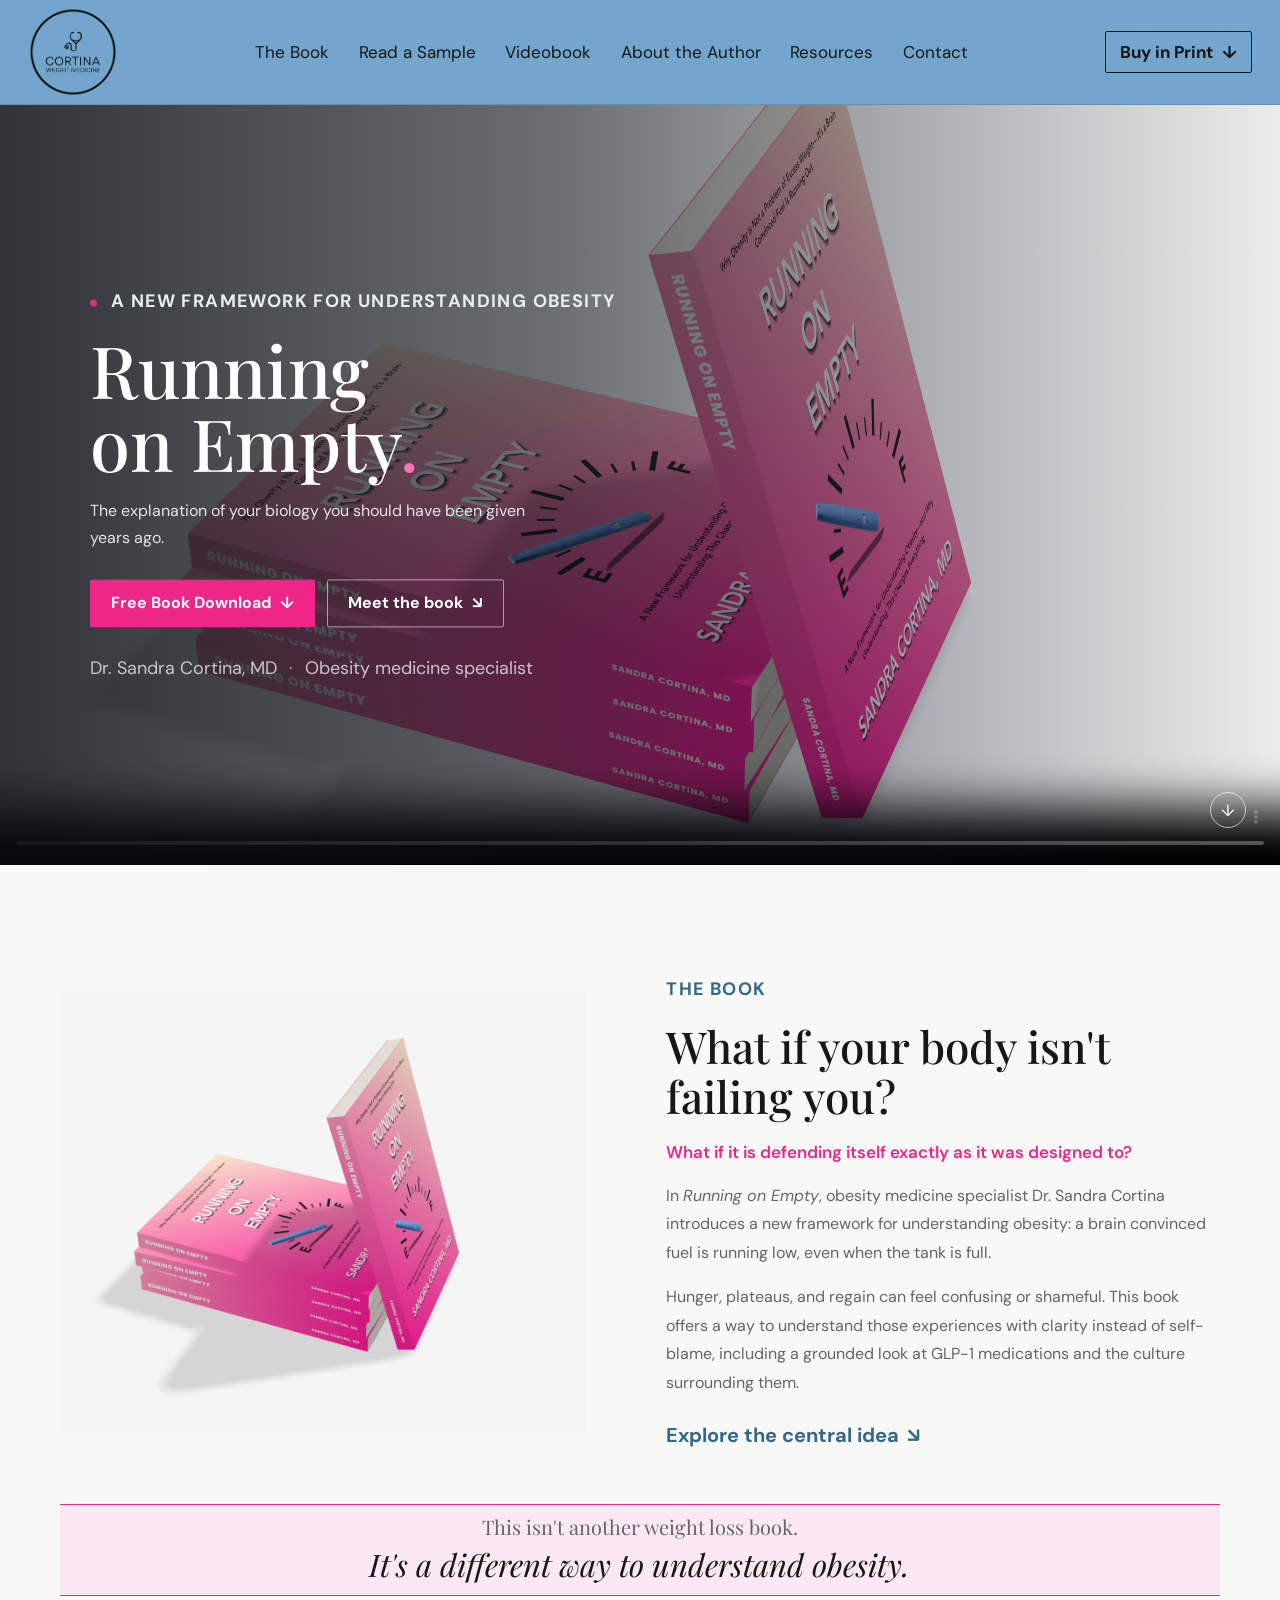
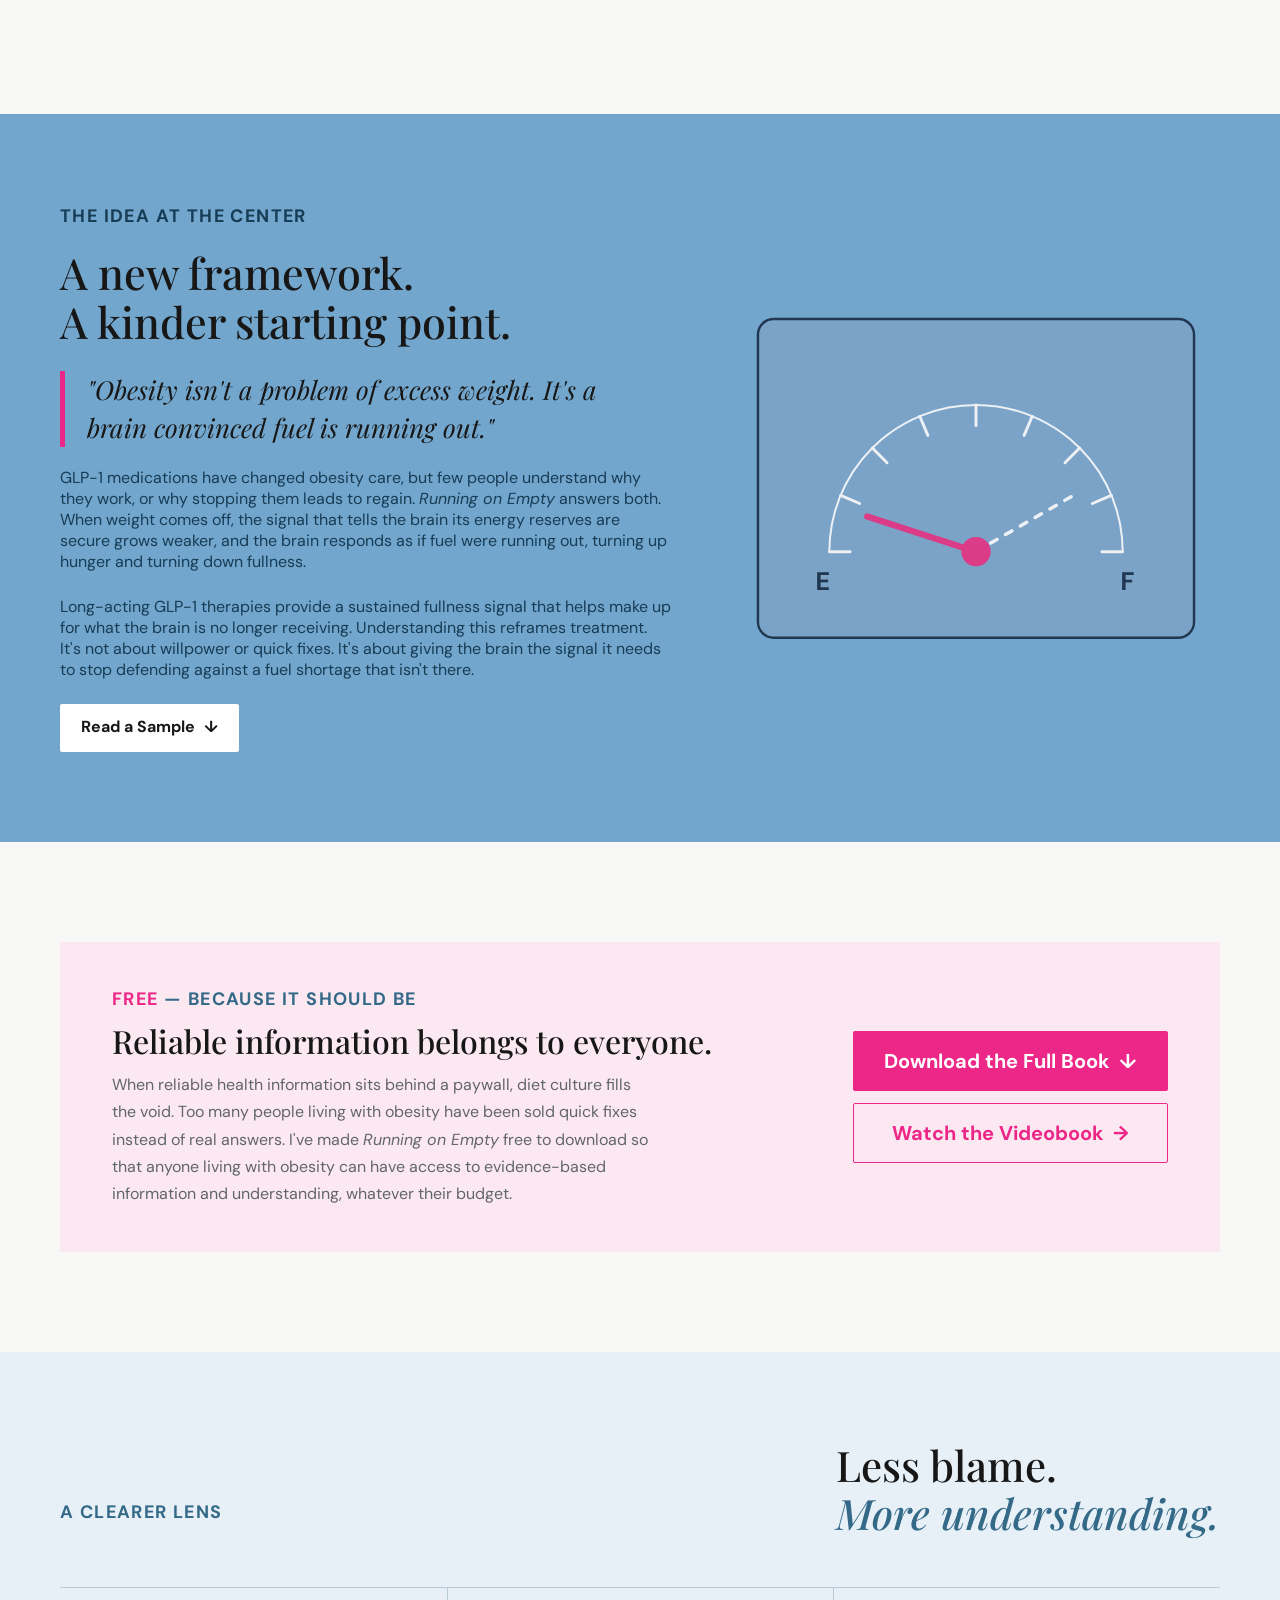
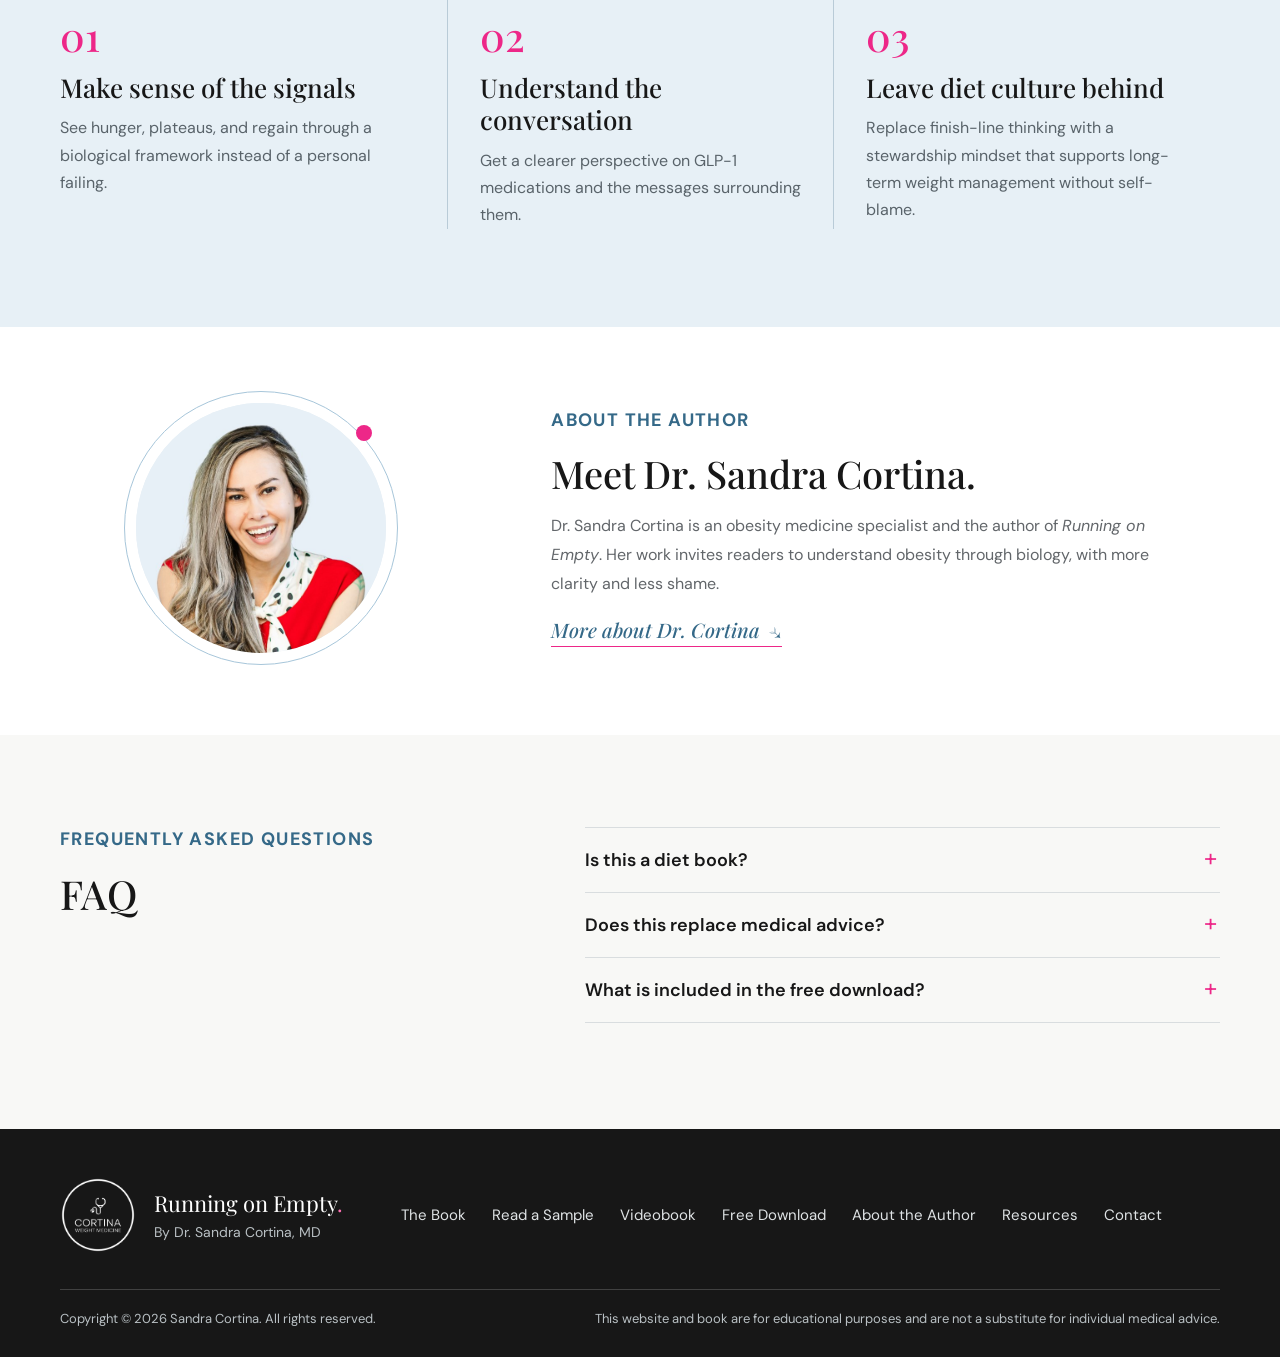
==== index.html @ 524df62f "Add videobook page with chapter player Add videobook.html with an on-page YouTube player and a chapt" ====
<!doctype html>
<html lang="en">
  <head>
    <meta charset="UTF-8" />
    <meta name="viewport" content="width=device-width, initial-scale=1.0" />
    <meta name="theme-color" content="#73a6cc" />
    <meta
      name="description"
      content="Running on Empty by Dr. Sandra Cortina, MD, offers a new framework for understanding obesity."
    />
    <title>Running on Empty | Dr. Sandra Cortina, MD</title>
    <link rel="preconnect" href="https://fonts.googleapis.com" />
    <link rel="preconnect" href="https://fonts.gstatic.com" crossorigin />
    <link
      href="https://fonts.googleapis.com/css2?family=DM+Sans:wght@400;500;600;700&family=Playfair+Display:ital,wght@0,500;0,600;1,400;1,500&display=swap"
      rel="stylesheet"
    />
    <link rel="stylesheet" href="styles.css" />
  </head>
  <body>
    <header class="site-header">
      <a class="brand" href="#top" aria-label="Running on Empty, home">
        <img class="logo" src="Black-logo.png" alt="" />
      </a>
      <nav class="nav" aria-label="Main navigation">
        <ul>
          <li><a href="#book">The Book</a></li>
          <li><a href="#sample">Read a Sample</a></li>
          <li><a href="videobook.html">Videobook</a></li>
          <li><a href="about.html">About the Author</a></li>
          <li><a href="resources.html">Resources</a></li>
          <li><a href="contact.html">Contact</a></li>
        </ul>
      </nav>
      <details class="buy-menu">
        <summary class="button button-outline header-cta">
          Buy in Print <span aria-hidden="true">↓</span>
        </summary>
        <div class="buy-menu-panel">
          <p class="buy-menu-label">Paperback</p>
          <a
            href="https://www.amazon.com/dp/1065823002"
            target="_blank"
            rel="noopener"
            >Amazon.com <span aria-hidden="true">↗</span></a
          >
          <a
            href="https://www.amazon.ca/dp/1065823002"
            target="_blank"
            rel="noopener"
            >Amazon.ca <span aria-hidden="true">↗</span></a
          >
          <!-- IngramSpark: add the shop link here when available -->
          <p class="buy-menu-label">eBook</p>
          <a
            href="https://www.amazon.com/dp/B0HL72GJ6B"
            target="_blank"
            rel="noopener"
            >Kindle · Amazon.com <span aria-hidden="true">↗</span></a
          >
          <a
            href="https://www.amazon.ca/dp/B0HL72GJ6B"
            target="_blank"
            rel="noopener"
            >Kindle · Amazon.ca <span aria-hidden="true">↗</span></a
          >
          <a
            href="https://books.apple.com/book/id6817152042"
            target="_blank"
            rel="noopener"
            >Apple Books <span aria-hidden="true">↗</span></a
          >
        </div>
      </details>
    </header>

    <main id="top">
      <section class="video-wrapper" aria-labelledby="hero-title">
        <video
          class="hero-video"
          controls
          autoplay
          muted
          loop
          playsinline
          preload="metadata"
          poster="book-stack.png"
          aria-label="Running on Empty book promo"
        >
          <source
            src="Running_on_Empty_Book_Promo_no_left_text.mp4"
            type="video/mp4"
          />
          Your browser does not support the video element.
        </video>
        <div class="video-shade" aria-hidden="true"></div>
        <div class="hero-content">
          <p class="eyebrow">
            <span></span> A new framework for understanding obesity
          </p>
          <h1 id="hero-title">Running<br />on Empty<span>.</span></h1>
          <p class="hero-deck">
            The explanation of your biology you should have been given years
            ago.
          </p>
          <div class="hero-actions">
            <a
              class="button button-pink"
              href="Running-On-Empty-Full-Book.pdf"
              download
              >Free Book Download <span aria-hidden="true">↓</span></a
            >
            <a class="button button-quiet" href="#book"
              >Meet the book <span aria-hidden="true">↘</span></a
            >
          </div>
          <p class="hero-byline">
            Dr. Sandra Cortina, MD <span>·</span> Obesity medicine specialist
          </p>
        </div>
        <a
          class="hero-scroll"
          href="#book"
          aria-label="Scroll to learn about the book"
          >↓</a
        >
      </section>

      <section
        class="book-section section-wrap"
        id="book"
        aria-labelledby="book-title"
      >
        <div class="book-image-wrap">
          <img
            class="book-image"
            src="book-stack.png"
            alt="Running on Empty by Sandra Cortina, MD, shown as a stack of pink books"
            loading="lazy"
          />
        </div>
        <div class="book-copy">
          <p class="eyebrow eyebrow-dark">The book</p>
          <h2 id="book-title">What if your body isn't failing you?</h2>
          <p class="book-lede">
            What if it is defending itself exactly as it was designed to?
          </p>
          <p>
            In <em>Running on Empty</em>, obesity medicine specialist Dr. Sandra
            Cortina introduces a new framework for understanding obesity: a
            brain convinced fuel is running low, even when the tank is full.
          </p>
          <p>
            Hunger, plateaus, and regain can feel confusing or shameful. This
            book offers a way to understand those experiences with clarity
            instead of self-blame, including a grounded look at GLP-1
            medications and the culture surrounding them.
          </p>
          <a class="inline-link" href="#sample"
            >Explore the central idea <span aria-hidden="true">↘</span></a
          >
        </div>
        <div class="book-note">
          <p class="note-lead">This isn't another weight loss book.</p>
          <p class="note-turn">It's a different way to understand obesity.</p>
        </div>
      </section>

      <section
        class="sample-section"
        id="sample"
        aria-labelledby="sample-title"
      >
        <div class="sample-inner section-wrap">
          <div class="sample-copy">
            <p class="eyebrow">The idea at the center</p>
            <h2 id="sample-title">
              A new framework.<br />A kinder starting point.
            </h2>
            <blockquote>
              "Obesity isn't a problem of excess weight. It's a brain convinced
              fuel is running out."
            </blockquote>
            <p class="sample-note">
              GLP-1 medications have changed obesity care, but few people
              understand why they work, or why stopping them leads to regain.
              <em>Running on Empty</em> answers both. When weight comes off, the
              signal that tells the brain its energy reserves are secure grows
              weaker, and the brain responds as if fuel were running out,
              turning up hunger and turning down fullness.
            </p>
            <p class="sample-note">
              Long-acting GLP-1 therapies provide a sustained fullness signal
              that helps make up for what the brain is no longer receiving.
              Understanding this reframes treatment. It's not about willpower or
              quick fixes. It's about giving the brain the signal it needs to
              stop defending against a fuel shortage that isn't there.
            </p>
            <a
              class="button button-light"
              href="Running-on-Empty-Chapter-1.pdf"
              download
              >Read a Sample <span aria-hidden="true">↓</span></a
            >
          </div>
          <svg
            class="sample-art gauge"
            viewBox="0 0 1800 1320"
            role="img"
            aria-label="A fuel gauge with the needle near empty, while a dashed line shows the tank is actually more than half full"
          >
            <rect class="gauge-face" x="8" y="8" width="1784" height="1304" rx="64" />
            <g class="gauge-scale">
              <path d="M 300 960 A 600 600 0 0 1 1500 960" />
              <line x1="300" y1="960" x2="385" y2="960" />
              <line x1="346" y1="730" x2="424" y2="763" />
              <line x1="476" y1="536" x2="536" y2="596" />
              <line x1="670" y1="406" x2="703" y2="484" />
              <line x1="900" y1="360" x2="900" y2="445" />
              <line x1="1130" y1="406" x2="1097" y2="484" />
              <line x1="1324" y1="536" x2="1264" y2="596" />
              <line x1="1454" y1="730" x2="1376" y2="763" />
              <line x1="1500" y1="960" x2="1415" y2="960" />
            </g>
            <line class="gauge-actual" x1="960" y1="925" x2="1307" y2="725" />
            <line class="gauge-needle" x1="900" y1="960" x2="455" y2="816" />
            <circle class="gauge-hub" cx="900" cy="960" r="60" />
            <text class="gauge-label" x="245" y="1115">E</text>
            <text class="gauge-label" x="1492" y="1115">F</text>
          </svg>
        </div>
      </section>

      <section
        class="download-section section-wrap"
        id="free-download"
        aria-labelledby="download-title"
      >
        <div class="download-copy">
          <p class="eyebrow eyebrow-dark">
            <strong>Free</strong> — Because it should be
          </p>
          <h2 id="download-title">Reliable information belongs to everyone.</h2>
          <p>
            When reliable health information sits behind a paywall, diet culture
            fills the void. Too many people living with obesity have been sold
            quick fixes instead of real answers. I've made
            <em>Running on Empty</em> free to download so that anyone living
            with obesity can have access to evidence-based information and
            understanding, whatever their budget.
          </p>
        </div>
        <div class="download-actions">
          <a
            class="button button-dark"
            href="Running-On-Empty-Full-Book.pdf"
            download
            >Download the Full Book <span aria-hidden="true">↓</span></a
          >
          <a class="button button-watch" href="videobook.html"
            >Watch the Videobook <span aria-hidden="true">→</span></a
          >
        </div>
      </section>

      <section
        class="ideas-section"
        id="resources"
        aria-labelledby="ideas-title"
      >
        <div class="section-wrap">
          <div class="section-heading">
            <p class="eyebrow eyebrow-dark">A clearer lens</p>
            <h2 id="ideas-title">
              Less blame.<br /><em>More understanding.</em>
            </h2>
          </div>
          <div class="ideas-grid">
            <article class="idea">
              <span class="idea-number">01</span>
              <h3>Make sense of the signals</h3>
              <p>
                See hunger, plateaus, and regain through a biological framework
                instead of a personal failing.
              </p>
            </article>
            <article class="idea">
              <span class="idea-number">02</span>
              <h3>Understand the conversation</h3>
              <p>
                Get a clearer perspective on GLP-1 medications and the messages
                surrounding them.
              </p>
            </article>
            <article class="idea">
              <span class="idea-number">03</span>
              <h3>Leave diet culture behind</h3>
              <p>
                Replace finish-line thinking with a stewardship mindset that
                supports long-term weight management without self-blame.
              </p>
            </article>
          </div>
        </div>
      </section>

      <section
        class="author-section"
        id="author"
        aria-labelledby="author-title"
      >
        <div class="author-inner section-wrap">
          <div class="author-monogram">
            <img
              src="sandra-cortina-photo.jpg"
              alt="Dr. Sandra Cortina, smiling, wearing a red dress and a polka-dot neck scarf"
              loading="lazy"
            />
            <i aria-hidden="true"></i>
          </div>
          <div class="author-copy">
            <p class="eyebrow eyebrow-dark">About the author</p>
            <h2 id="author-title">Meet Dr. Sandra Cortina.</h2>
            <p>
              Dr. Sandra Cortina is an obesity medicine specialist and the
              author of <em>Running on Empty</em>. Her work invites readers to
              understand obesity through biology, with more clarity and less
              shame.
            </p>
            <a class="inline-link" href="about.html"
              >More about Dr. Cortina <span aria-hidden="true">↘</span></a
            >
          </div>
        </div>
      </section>

      <section
        class="faq-section section-wrap"
        id="faq"
        aria-labelledby="faq-title"
      >
        <div class="faq-heading">
          <p class="eyebrow eyebrow-dark">Frequently asked questions</p>
          <h2 id="faq-title">FAQ</h2>
        </div>
        <div class="faq-list">
          <details>
            <summary>Is this a diet book?</summary>
            <p>
              No. <em>Running on Empty</em> is not another diet plan or weight
              loss book. It is a framework for understanding obesity and the
              biology behind it.
            </p>
          </details>
          <details>
            <summary>Does this replace medical advice?</summary>
            <p>
              No. The book is educational and is not a substitute for individual
              medical care. Talk with your healthcare professional about your
              own health and treatment.
            </p>
          </details>
          <details>
            <summary>What is included in the free download?</summary>
            <p>
              All of it. You get the complete book, every chapter, free. It
              downloads directly with no email signup.
            </p>
          </details>
        </div>
      </section>
    </main>

    <footer class="site-footer" id="contact">
      <div class="footer-main">
        <a class="footer-identity" href="#top" aria-label="Back to top">
          <img class="footer-logo" src="Black-logo.png" alt="" />
          <span>
            <span class="footer-brand">Running on Empty<span>.</span></span>
            <span class="footer-byline">By Dr. Sandra Cortina, MD</span>
          </span>
        </a>

        <nav class="footer-nav" aria-label="Footer navigation">
          <a href="#book">The Book</a>
          <a href="#sample">Read a Sample</a>
          <a href="videobook.html">Videobook</a>
          <a href="#free-download">Free Download</a>
          <a href="about.html">About the Author</a>
          <a href="resources.html">Resources</a>
          <a href="contact.html">Contact</a>
        </nav>

      </div>

      <div class="footer-bottom">
        <p>Copyright © 2026 Sandra Cortina. All rights reserved.</p>
        <p>
          This website and book are for educational purposes and are not a
          substitute for individual medical advice.
        </p>
      </div>
    </footer>
    <script src="script.js"></script>
  </body>
</html>
---- styles.css ----
:root {
  color-scheme: light;
  --blue: #73a6cc;
  --blue-deep: #356988;
  --pink: #ed2788;
  --pink-soft: #fbe8f1;
  --ink: #171717;
  --muted: #62666a;
  --paper: #f8f8f6;
  --line: #d9dddf;
  --serif: "Playfair Display", Georgia, serif;
  --sans: "DM Sans", "Helvetica Neue", sans-serif;
}

* {
  box-sizing: border-box;
}

html {
  scroll-behavior: smooth;
  scroll-padding-top: 120px;
}

body {
  margin: 0;
  background: var(--paper);
  color: var(--ink);
  font-family: var(--sans);
  -webkit-font-smoothing: antialiased;
}

img,
video {
  display: block;
  max-width: 100%;
}

a {
  color: inherit;
  text-decoration: none;
}

a:focus-visible,
summary:focus-visible {
  outline: 2px solid var(--pink);
  outline-offset: 4px;
}

.site-header {
  position: sticky;
  z-index: 20;
  top: 0;
  min-height: 92px;
  padding: 7px max(28px, calc((100vw - 1320px) / 2));
  display: flex;
  align-items: center;
  justify-content: space-between;
  gap: 22px;
  border-bottom: 1px solid rgb(0 0 0 / 13%);
  background: var(--blue);
}

.brand {
  flex: 0 0 auto;
}

.logo {
  width: 90px;
  height: 90px;
  object-fit: contain;
}

.nav {
  min-width: 0;
}

.nav ul {
  margin: 0;
  padding: 0;
  display: flex;
  align-items: center;
  gap: clamp(14px, 2.3vw, 34px);
  list-style: none;
}

.nav a {
  display: block;
  padding: 12px 0;
  font-size: 17px;
  font-weight: 400;
  white-space: nowrap;
  transition: color 160ms ease;
}

.nav a:hover {
  color: white;
}

.button {
  min-height: 48px;
  padding: 0 20px;
  display: inline-flex;
  align-items: center;
  justify-content: center;
  gap: 9px;
  border: 1px solid transparent;
  border-radius: 2px;
  font-family: var(--sans);
  font-size: 16px;
  font-weight: 700;
  line-height: 1.3;
  text-align: center;
  transition:
    transform 180ms ease,
    background-color 180ms ease,
    color 180ms ease;
}

.button:hover {
  transform: translateY(-2px);
}

.button span,
.inline-link span {
  display: inline-block;
  transition: transform 180ms ease;
}

.button:hover span,
.inline-link:hover span {
  transform: translate(2px, -2px);
}

.button-outline {
  border-color: var(--ink);
  background: transparent;
  color: var(--ink);
  white-space: nowrap;
}

.button-outline:hover {
  background: var(--ink);
  color: white;
}

.header-cta {
  min-height: 42px;
  padding: 0 14px;
  font-size: 17px;
  font-weight: 700;
}

.video-wrapper {
  position: relative;
  min-height: 560px;
  height: min(72vw, 760px);
  max-height: calc(100svh - 92px);
  overflow: hidden;
  background: #182634;
  color: white;
}

.hero-video {
  position: absolute;
  inset: 0;
  width: 100%;
  height: 100%;
  object-fit: cover;
  object-position: center;
}

.video-shade {
  position: absolute;
  inset: 0;
  background: linear-gradient(
    90deg,
    rgb(8 13 18 / 83%) 0%,
    rgb(8 13 18 / 58%) 43%,
    rgb(8 13 18 / 4%) 100%
  );
  pointer-events: none;
}

.hero-content {
  position: absolute;
  top: 50%;
  left: max(7vw, calc((100vw - 1240px) / 2));
  width: min(620px, 52vw);
  z-index: 2;
  transform: translateY(-50%);
  animation: enter 650ms ease-out both;
}

.eyebrow {
  margin: 0 0 20px;
  color: var(--blue-deep);
  font-size: 18px;
  font-weight: 700;
  letter-spacing: 1.4px;
  text-transform: uppercase;
}

.hero-content .eyebrow {
  color: #e6eef3;
}

.hero-content .eyebrow span {
  width: 7px;
  height: 7px;
  margin-right: 9px;
  display: inline-block;
  border-radius: 50%;
  background: var(--pink);
  vertical-align: 1px;
}

.hero-content h1 {
  margin: 0;
  font-family: var(--serif);
  font-size: 72px;
  font-weight: 500;
  line-height: 1.01;
}

.hero-content h1 span {
  color: #ff72b4;
}

.hero-deck {
  max-width: 440px;
  margin: 20px 0 0;
  color: rgb(255 255 255 / 86%);
  font-size: 16px;
  line-height: 1.65;
}

.hero-actions {
  margin-top: 28px;
  display: flex;
  align-items: center;
  flex-wrap: wrap;
  gap: 12px;
}

.button-pink {
  background: var(--pink);
  color: white;
}

.button-pink:hover {
  background: #d81976;
}

.button-quiet {
  border-color: rgb(255 255 255 / 55%);
  color: white;
}

.button-quiet:hover {
  background: white;
  color: var(--ink);
}

.hero-byline {
  margin: 29px 0 0;
  color: rgb(255 255 255 / 72%);
  font-size: 18px;
}

.hero-byline span {
  padding: 0 7px;
  color: #ff72b4;
}

.hero-scroll {
  position: absolute;
  z-index: 3;
  right: 34px;
  bottom: 37px;
  width: 36px;
  height: 36px;
  display: grid;
  place-items: center;
  border: 1px solid rgb(255 255 255 / 65%);
  border-radius: 50%;
  color: white;
}

.section-wrap {
  width: min(100% - 96px, 1160px);
  margin: 0 auto;
}

.book-section {
  padding-top: 112px;
  padding-bottom: 118px;
  display: grid;
  grid-template-columns: minmax(0, 0.95fr) minmax(0, 1fr);
  align-items: center;
  gap: 80px;
}

.book-image-wrap {
  position: relative;
  min-width: 0;
}

.book-image {
  width: 100%;
  height: 470px;
  object-fit: contain;
}

.image-caption {
  position: absolute;
  right: 0;
  bottom: 0;
  color: #747a7d;
  font-size: 10px;
}

.eyebrow-dark {
  color: var(--blue-deep);
}

.book-copy h2,
.section-heading h2,
.sample-copy h2,
.download-copy h2,
.author-copy h2,
.faq-heading h2 {
  margin: 0;
  font-family: var(--serif);
  font-size: 44px;
  font-weight: 500;
  line-height: 1.14;
}

.book-copy h2 {
  max-width: 480px;
}

.book-lede {
  margin: 18px 0 15px;
  color: var(--pink);
  font-size: 17px;
  font-weight: 600;
  line-height: 1.6;
}

.book-copy > p:not(.eyebrow, .book-lede) {
  margin: 0 0 15px;
  color: var(--muted);
  font-size: 16px;
  line-height: 1.8;
}

.inline-link {
  margin-top: 9px;
  display: inline-flex;
  align-items: center;
  gap: 8px;
  color: var(--blue-deep);
  font-size: 20px;
  font-weight: 700;
}

.book-note {
  grid-column: 1 / -1;
  margin-top: -24px;
  padding: 9px 32px 11px;
  text-align: center;
  border-top: 1px solid var(--pink);
  border-bottom: 1px solid var(--pink);
  background: var(--pink-soft);
}

.book-note p {
  margin: 0;
  font-family: var(--serif);
  line-height: 1.3;
}

.note-lead {
  color: var(--muted);
  font-size: 20px;
}

.note-turn {
  margin-top: 4px !important;
  color: var(--ink);
  font-size: 31px;
  font-style: italic;
}

.ideas-section {
  padding: 90px 0 98px;
  background: #e7f0f6;
}

.section-heading {
  display: flex;
  align-items: end;
  justify-content: space-between;
  gap: 24px;
}

.section-heading .eyebrow {
  margin-bottom: 14px;
}

.section-heading h2 {
  font-size: 42px;
}

.section-heading h2 em {
  color: var(--blue-deep);
  font-weight: 500;
}

.ideas-grid {
  margin-top: 49px;
  display: grid;
  grid-template-columns: repeat(3, 1fr);
  border-top: 1px solid #b9cbd7;
}

.idea {
  min-height: 195px;
  padding: 28px 32px 0 0;
}

.idea + .idea {
  padding-left: 32px;
  border-left: 1px solid #b9cbd7;
}

.idea-number {
  display: block;
  color: var(--pink);
  font-family: var(--serif);
  font-size: 40px;
  font-weight: 500;
  line-height: 1;
}

.idea h3 {
  max-width: 300px;
  margin: 16px 0 10px;
  font-family: var(--serif);
  font-size: 26px;
  font-weight: 500;
  line-height: 1.25;
}

.idea p {
  max-width: 340px;
  margin: 0;
  color: #59636a;
  font-size: 16px;
  line-height: 1.7;
}

.sample-section {
  position: relative;
  overflow: hidden;
  background: var(--blue);
}

.sample-inner {
  min-height: 510px;
  padding-top: 90px;
  padding-bottom: 90px;
  display: grid;
  grid-template-columns: minmax(0, 1fr) minmax(250px, 0.8fr);
  align-items: center;
  gap: 60px;
}

.sample-copy {
  position: relative;
  z-index: 1;
}

.sample-copy .eyebrow {
  color: #173c55;
}

.sample-copy h2 {
  max-width: 550px;
  font-size: 43px;
}

.sample-copy blockquote {
  max-width: 540px;
  margin: 25px 0 20px;
  padding-left: 22px;
  border-left: 5px solid var(--pink);
  color: var(--ink);
  font-family: var(--serif);
  font-size: 26px;
  font-style: italic;
  line-height: 1.45;
}

.sample-note {
  margin: 0 0 24px;
  color: #173c55;
  font-size: 16px;
}

.button-light {
  background: white;
  color: var(--ink);
}

.button-light:hover {
  background: var(--pink-soft);
}

.sample-art {
  display: block;
  width: min(100%, 440px);
  height: auto;
  justify-self: center;
  border-radius: 16px;
}

.gauge-face {
  fill: #7ba3c8;
  stroke: #20374f;
  stroke-width: 10;
}

.gauge-scale {
  fill: none;
  stroke: #edf1f6;
  stroke-linecap: round;
  stroke-width: 12;
}

.gauge-scale path {
  stroke-width: 8;
}

.gauge-actual {
  stroke: #edf1f6;
  stroke-dasharray: 30 40;
  stroke-linecap: round;
  stroke-width: 14;
}

.gauge-needle {
  stroke: #db3c87;
  stroke-linecap: round;
  stroke-width: 26;
  transform-box: view-box;
  transform-origin: 900px 960px;
  animation: gauge-sweep 7s ease-in-out infinite;
}

.gauge-hub {
  fill: #db3c87;
}

.gauge-label {
  fill: #20374f;
  font-family: var(--sans);
  font-size: 104px;
  font-weight: 700;
}

/* Needle hovers near empty, sweeps up to where the tank really is, then falls back */
@keyframes gauge-sweep {
  0%,
  100% {
    transform: rotate(0deg);
  }
  7% {
    transform: rotate(4deg);
  }
  13% {
    transform: rotate(-2deg);
  }
  20% {
    transform: rotate(0deg);
  }
  45%,
  58% {
    transform: rotate(132deg);
  }
  80% {
    transform: rotate(0deg);
  }
  85% {
    transform: rotate(4deg);
  }
  90% {
    transform: rotate(-2deg);
  }
  95% {
    transform: rotate(2deg);
  }
}

.download-section {
  min-height: 250px;
  margin-top: 100px;
  margin-bottom: 100px;
  padding: 45px 52px;
  display: flex;
  align-items: center;
  justify-content: space-between;
  gap: 35px;
  background: var(--pink-soft);
}

.download-copy {
  max-width: 600px;
}

.download-copy .eyebrow {
  margin-bottom: 12px;
}

.download-copy .eyebrow strong {
  color: var(--pink);
}

.download-copy h2 {
  font-size: 32px;
}

.download-copy > p:last-child {
  max-width: 540px;
  margin: 12px 0 0;
  color: var(--muted);
  font-size: 16px;
  line-height: 1.7;
}

.button-dark {
  flex: 0 0 auto;
  min-height: 60px;
  padding: 0 30px;
  background: var(--pink);
  color: white;
  font-size: 20px;
}

.button-dark:hover {
  background: #d81976;
}

.author-section {
  padding: 76px 0 82px;
  background: white;
}

.author-inner {
  display: grid;
  grid-template-columns: 0.6fr 1fr;
  align-items: center;
  gap: 90px;
}

.author-monogram {
  position: relative;
  width: min(100%, 250px);
  aspect-ratio: 1;
  display: grid;
  place-items: center;
  justify-self: center;
  border-radius: 50%;
  background: #e7f0f6;
}

.author-monogram::before {
  position: absolute;
  inset: -12px;
  border: 1px solid #a7c6da;
  border-radius: 50%;
  content: "";
}

.author-monogram img {
  width: 100%;
  height: 100%;
  border-radius: 50%;
  object-fit: cover;
}

.author-monogram i {
  position: absolute;
  top: 22px;
  right: 14px;
  width: 16px;
  height: 16px;
  border-radius: 50%;
  background: var(--pink);
}

.author-copy h2 {
  font-size: 38px;
}

.author-copy > p:not(.eyebrow) {
  max-width: 620px;
  margin: 17px 0 13px;
  color: var(--muted);
  font-size: 16px;
  line-height: 1.8;
}

.author-copy .inline-link {
  margin-top: 4px;
  padding-bottom: 3px;
  border-bottom: 1px solid var(--pink);
  font-family: var(--serif);
  font-size: 20px;
  font-style: italic;
  font-weight: 500;
  transition: border-color 180ms ease;
}

.author-copy .inline-link:hover {
  border-bottom-color: var(--blue-deep);
}

.faq-section {
  padding-top: 92px;
  padding-bottom: 106px;
  display: grid;
  grid-template-columns: 0.7fr 1fr;
  gap: 80px;
}

.faq-heading h2 {
  font-size: 40px;
}

.faq-list details {
  border-top: 1px solid var(--line);
}

.faq-list details:last-child {
  border-bottom: 1px solid var(--line);
}

.faq-list summary {
  position: relative;
  padding: 20px 36px 20px 0;
  cursor: pointer;
  font-size: 18px;
  font-weight: 600;
  list-style: none;
}

.faq-list summary::-webkit-details-marker {
  display: none;
}

.faq-list summary::after {
  position: absolute;
  top: 18px;
  right: 3px;
  color: var(--pink);
  content: "+";
  font-size: 24px;
  line-height: 1;
  font-weight: 400;
}

.faq-list details[open] summary::after {
  content: "−";
}

.faq-list details p {
  max-width: 590px;
  margin: -6px 36px 20px 0;
  color: var(--muted);
  font-size: 16px;
  line-height: 1.75;
}

.site-footer {
  padding: 48px max(48px, calc((100vw - 1160px) / 2)) 30px;
  background: var(--ink);
  color: white;
}

.footer-main {
  display: grid;
  grid-template-columns: auto 1fr auto;
  align-items: center;
  gap: 32px 56px;
}

.footer-identity {
  display: flex;
  align-items: center;
  gap: 18px;
}

.footer-logo {
  width: 76px;
  height: 76px;
  object-fit: contain;
  filter: invert(1);
}

.footer-identity > span {
  display: grid;
  gap: 5px;
}

.footer-brand {
  font-family: var(--serif);
  font-size: 22px;
}

.footer-brand span {
  color: #ff72b4;
}

.footer-byline {
  color: #b9c0c4;
  font-size: 14px;
}

.footer-nav {
  display: flex;
  flex-wrap: wrap;
  justify-content: center;
  gap: 10px 26px;
  font-size: 15px;
}

.footer-nav a {
  color: #dfe3e5;
  transition: color 180ms ease;
}

.footer-nav a:hover,
.footer-social:hover {
  color: #ff72b4;
}

.footer-connect {
  display: grid;
  justify-items: end;
  gap: 8px;
  font-size: 15px;
}

.footer-social {
  display: inline-flex;
  align-items: center;
  gap: 9px;
  color: white;
  font-weight: 600;
  transition: color 180ms ease;
}

.footer-social svg {
  width: 24px;
  height: 24px;
  fill: none;
  stroke: currentColor;
  stroke-width: 1.8;
}

.footer-social .dot {
  fill: currentColor;
  stroke: none;
}

.footer-bottom {
  margin-top: 36px;
  padding-top: 20px;
  display: flex;
  flex-wrap: wrap;
  justify-content: space-between;
  gap: 8px 32px;
  border-top: 1px solid rgb(255 255 255 / 18%);
  color: #b9c0c4;
  font-size: 13px;
}

.footer-bottom p {
  margin: 0;
}

@keyframes enter {
  from {
    opacity: 0;
    transform: translateY(calc(-50% + 14px));
  }
  to {
    opacity: 1;
    transform: translateY(-50%);
  }
}

@media (max-width: 1050px) {
  .site-header {
    gap: 14px;
    padding-right: 20px;
    padding-left: 20px;
  }

  .nav ul {
    gap: 14px;
  }

  .nav a {
    font-size: 10px;
  }

  .logo {
    width: 70px;
  }

  .header-cta {
    padding: 0 10px;
  }

  .hero-content h1 {
    font-size: 62px;
  }

  .book-section {
    gap: 48px;
  }

  .author-inner,
  .faq-section {
    gap: 48px;
  }
}

@media (max-width: 720px) {
  html {
    scroll-padding-top: 130px;
  }

  .site-header {
    min-height: 0;
    padding: 6px 18px 4px;
    display: grid;
    grid-template-columns: 1fr auto;
    gap: 0 12px;
  }

  .brand {
    grid-column: 1;
    grid-row: 1;
  }

  .logo {
    width: 67px;
    height: 53px;
  }

  .header-cta {
    grid-column: 2;
    grid-row: 1;
  }

  .nav {
    grid-column: 1 / -1;
    grid-row: 2;
    width: calc(100vw - 36px);
    overflow-x: auto;
    scrollbar-width: none;
  }

  .nav::-webkit-scrollbar {
    display: none;
  }

  .nav ul {
    width: max-content;
    gap: 22px;
  }

  .nav a {
    padding: 9px 0 11px;
    font-size: 10px;
  }

  .video-wrapper {
    min-height: 630px;
    height: calc(84svh - 120px);
    max-height: 760px;
  }

  .hero-video {
    object-position: 58% center;
  }

  .video-shade {
    background: linear-gradient(
      0deg,
      rgb(8 13 18 / 86%) 0%,
      rgb(8 13 18 / 58%) 56%,
      rgb(8 13 18 / 14%) 100%
    );
  }

  .hero-content {
    top: auto;
    right: 22px;
    bottom: 83px;
    left: 22px;
    width: auto;
    transform: none;
    animation-name: enter-mobile;
  }

  .hero-content .eyebrow {
    max-width: 340px;
    margin-bottom: 15px;
    font-size: 9px;
    line-height: 1.5;
  }

  .hero-content h1 {
    font-size: 52px;
  }

  .hero-deck {
    max-width: 370px;
    margin-top: 13px;
    font-size: 13px;
  }

  .hero-actions {
    margin-top: 18px;
    gap: 8px;
  }

  .button {
    min-height: 43px;
    padding: 0 13px;
    font-size: 10px;
  }

  .hero-byline {
    margin-top: 17px;
    font-size: 9px;
  }

  .hero-scroll {
    right: 20px;
    bottom: 21px;
    width: 30px;
    height: 30px;
  }

  .section-wrap {
    width: calc(100% - 44px);
  }

  .book-section {
    padding-top: 66px;
    padding-bottom: 72px;
    grid-template-columns: 1fr;
    gap: 33px;
  }

  .book-image {
    height: auto;
    max-height: 370px;
  }

  .image-caption {
    bottom: -4px;
    font-size: 9px;
  }

  .book-copy h2,
  .section-heading h2,
  .sample-copy h2,
  .author-copy h2 {
    font-size: 35px;
  }

  .book-lede {
    font-size: 15px;
  }

  .book-note {
    margin-top: 0;
    padding: 7px 20px 9px;
  }

  .note-lead {
    font-size: 17px;
  }

  .note-turn {
    font-size: 23px;
  }

  .ideas-section {
    padding: 67px 0 70px;
  }

  .section-heading {
    display: block;
  }

  .ideas-grid {
    margin-top: 33px;
    grid-template-columns: 1fr;
  }

  .idea,
  .idea + .idea {
    min-height: 0;
    padding: 18px 0 20px;
    border-bottom: 1px solid #b9cbd7;
    border-left: 0;
  }

  .idea-number {
    font-size: 34px;
  }

  .idea h3 {
    margin: 12px 0 8px;
    font-size: 23px;
  }

  .sample-inner {
    min-height: 0;
    padding-top: 66px;
    padding-bottom: 58px;
    grid-template-columns: 1fr;
    gap: 38px;
  }

  .sample-copy h2 {
    font-size: 34px;
  }

  .sample-copy blockquote {
    padding-left: 16px;
    font-size: 21px;
  }

  .sample-art {
    width: min(100%, 360px);
  }

  .download-section {
    width: calc(100% - 36px);
    margin-top: 62px;
    margin-bottom: 65px;
    padding: 28px 22px;
    align-items: flex-start;
    flex-direction: column;
    gap: 20px;
  }

  .download-copy h2 {
    font-size: 28px;
  }

  .button-dark {
    min-height: 52px;
    padding: 0 22px;
    font-size: 17px;
  }

  .author-section {
    padding: 61px 0 66px;
  }

  .author-inner {
    grid-template-columns: 1fr;
    gap: 30px;
  }

  .author-monogram {
    width: 170px;
    justify-self: start;
  }

  .author-monogram i {
    top: 14px;
    right: 8px;
  }

  .faq-section {
    padding-top: 68px;
    padding-bottom: 76px;
    grid-template-columns: 1fr;
    gap: 28px;
  }

  .faq-heading h2 {
    font-size: 34px;
  }

  .site-footer {
    padding: 36px 22px 26px;
  }

  .footer-main {
    grid-template-columns: 1fr;
    gap: 26px;
  }

  .footer-logo {
    width: 64px;
    height: 64px;
  }

  .footer-nav {
    justify-content: flex-start;
    gap: 10px 20px;
  }

  .footer-connect {
    justify-items: start;
  }

  .footer-bottom {
    margin-top: 28px;
    flex-direction: column;
  }
}

@media (max-width: 390px) {
  .hero-content h1 {
    font-size: 46px;
  }

  .hero-actions {
    align-items: flex-start;
    flex-direction: column;
  }
}

@media (prefers-reduced-motion: reduce) {
  *,
  *::before,
  *::after {
    scroll-behavior: auto !important;
    animation-duration: 0.01ms !important;
    animation-iteration-count: 1 !important;
    transition-duration: 0.01ms !important;
  }
}

@keyframes enter {
  from {
    opacity: 0;
    transform: translateY(calc(-50% + 14px));
  }
  to {
    opacity: 1;
    transform: translateY(-50%);
  }
}

@keyframes enter-mobile {
  from {
    opacity: 0;
    transform: translateY(14px);
  }
  to {
    opacity: 1;
    transform: none;
  }
}

/* Resources page */

.nav a[aria-current="page"] {
  font-weight: 700;
  box-shadow: inset 0 -2px 0 var(--pink);
}

.resources-hero {
  padding: 96px 0 100px;
  background: var(--blue);
}

.resources-hero .eyebrow {
  color: #173c55;
}

.resources-hero h1 {
  margin: 0;
  font-family: var(--serif);
  font-size: 64px;
  font-weight: 500;
  line-height: 1.06;
  animation: enter-mobile 650ms ease-out both;
}

.resources-hero h1 em {
  color: white;
  font-weight: 500;
}

.resources-deck {
  max-width: 560px;
  margin: 24px 0 0;
  color: #173c55;
  font-size: 18px;
  line-height: 1.7;
}

.resources-meta {
  margin: 22px 0 0;
  color: #173c55;
  font-size: 16px;
  font-weight: 700;
}

.resources-meta span:first-child {
  color: var(--ink);
}

.resources-meta span:nth-child(2) {
  padding: 0 6px;
  color: var(--pink);
}

.club-feature {
  margin-top: 100px;
  margin-bottom: 100px;
  padding: 52px;
  display: grid;
  grid-template-columns: minmax(0, 1.25fr) minmax(0, 1fr);
  align-items: center;
  gap: 56px;
  border-top: 1px solid var(--pink);
  border-bottom: 1px solid var(--pink);
  background: var(--pink-soft);
}

.club-copy .eyebrow {
  margin-bottom: 12px;
}

.club-copy .eyebrow strong {
  color: var(--pink);
}

.club-copy h2 {
  margin: 0;
  font-family: var(--serif);
  font-size: 44px;
  font-weight: 500;
  line-height: 1.14;
}

.club-copy > p:not(.eyebrow) {
  max-width: 540px;
  margin: 16px 0 0;
  color: var(--muted);
  font-size: 16px;
  line-height: 1.75;
}

.club-copy .club-rule {
  padding-left: 18px;
  border-left: 4px solid var(--pink);
  color: var(--ink) !important;
  font-family: var(--serif);
  font-size: 19px !important;
  font-style: italic;
  line-height: 1.5 !important;
}

.club-action {
  display: grid;
  gap: 28px;
  justify-items: start;
}

.club-parts {
  width: 100%;
  margin: 0;
  padding: 0;
  list-style: none;
  border-top: 1px solid #f2b9d4;
}

.club-parts li {
  padding: 14px 0;
  display: flex;
  align-items: baseline;
  gap: 16px;
  border-bottom: 1px solid #f2b9d4;
  font-family: var(--serif);
  font-size: 22px;
}

.club-parts span {
  min-width: 34px;
  color: var(--pink);
  font-size: 18px;
  font-style: italic;
}

.library-section {
  padding: 90px 0 98px;
  background: #e7f0f6;
}

.library-intro {
  max-width: 330px;
  margin: 0;
  color: #59636a;
  font-size: 16px;
  line-height: 1.7;
}

.resource-grid {
  margin-top: 49px;
  display: grid;
  grid-template-columns: repeat(3, 1fr);
  gap: 24px;
}

.resource-card {
  padding: 30px 30px 28px;
  display: flex;
  flex-direction: column;
  border-top: 3px solid var(--blue);
  background: white;
  transition:
    transform 180ms ease,
    border-color 180ms ease;
}

.resource-card:hover {
  transform: translateY(-3px);
  border-top-color: var(--pink);
}

.resource-type {
  margin: 18px 0 0;
  color: var(--blue-deep);
  font-size: 13px;
  font-weight: 700;
  letter-spacing: 1.2px;
  text-transform: uppercase;
}

.resource-card h3 {
  margin: 10px 0 10px;
  font-family: var(--serif);
  font-size: 25px;
  font-weight: 500;
  line-height: 1.25;
}

.resource-card > p:not(.resource-type) {
  margin: 0 0 24px;
  color: #59636a;
  font-size: 16px;
  line-height: 1.7;
}

.resource-link {
  margin-top: auto;
  padding-top: 16px;
  display: inline-flex;
  align-items: center;
  gap: 8px;
  border-top: 1px solid var(--line);
  color: var(--blue-deep);
  font-size: 17px;
  font-weight: 700;
}

.resource-link span {
  display: inline-block;
  transition: transform 180ms ease;
}

.resource-link:hover {
  color: var(--pink);
}

.resource-link:hover span {
  transform: translateY(2px);
}

.resource-card-book {
  justify-content: center;
  border-top-color: var(--pink);
  background: var(--ink);
  color: white;
}

.resource-card-book .resource-type {
  margin-top: 0;
  color: #ff72b4;
}

.resource-card-book > p:not(.resource-type) {
  color: #b9c0c4 !important;
}

.resource-card-book .button {
  align-self: flex-start;
}

.resources-disclaimer {
  margin-top: 0;
  margin-bottom: 0;
  padding: 36px 0 44px;
  color: var(--muted);
  font-size: 14px;
  text-align: center;
}

@media (max-width: 1050px) {
  .resource-grid {
    grid-template-columns: repeat(2, 1fr);
  }

  .club-feature {
    padding: 44px 36px;
    gap: 40px;
  }
}

@media (max-width: 720px) {
  .resources-hero {
    padding: 58px 0 62px;
  }

  .resources-hero h1 {
    font-size: 42px;
  }

  .resources-deck {
    font-size: 16px;
  }

  .club-feature {
    width: calc(100% - 36px);
    margin-top: 62px;
    margin-bottom: 65px;
    padding: 30px 22px;
    grid-template-columns: 1fr;
    gap: 28px;
  }

  .club-copy h2 {
    font-size: 34px;
  }

  .club-parts li {
    font-size: 19px;
  }

  .library-section {
    padding: 67px 0 70px;
  }

  .library-intro {
    margin-top: 14px;
  }

  .resource-grid {
    margin-top: 33px;
    grid-template-columns: 1fr;
    gap: 16px;
  }

  .resource-card {
    padding: 24px 22px 22px;
  }

  .resource-card h3 {
    font-size: 23px;
  }
}

/* About page */

.about-hero {
  overflow: hidden;
}

.about-hero-inner {
  padding-top: 70px;
  display: grid;
  grid-template-columns: minmax(0, 1.05fr) minmax(0, 0.95fr);
  align-items: center;
  gap: 60px;
}

.about-hero-copy {
  padding-bottom: 60px;
  animation: enter-mobile 650ms ease-out both;
}

.about-hero-copy h1 {
  margin: 0;
  font-family: var(--serif);
  font-size: 66px;
  font-weight: 500;
  line-height: 1.04;
}

.about-hero-copy h1 span {
  color: var(--pink);
}

.about-credentials {
  margin: 18px 0 0;
  color: var(--pink);
  font-size: 17px;
  font-weight: 700;
  letter-spacing: 2px;
}

.about-lede {
  max-width: 470px;
  margin: 18px 0 0;
  color: var(--muted);
  font-size: 18px;
  line-height: 1.7;
}

.about-portrait {
  position: relative;
  width: min(100%, 470px);
  margin: 0;
  justify-self: center;
}

.portrait-stage {
  position: absolute;
  right: 4%;
  bottom: 0;
  left: 4%;
  height: 74%;
  border-radius: 999px 999px 0 0;
  background: var(--blue);
}

.portrait-stage::before {
  position: absolute;
  inset: -14px -14px 0;
  border: 1px solid #a7c6da;
  border-bottom: 0;
  border-radius: 999px 999px 0 0;
  content: "";
}

.portrait-dot {
  position: absolute;
  top: 9%;
  right: 6%;
  width: 20px;
  height: 20px;
  border-radius: 50%;
  background: var(--pink);
}

.about-portrait img {
  position: relative;
  width: 100%;
  height: auto;
}

.portrait-tag {
  position: absolute;
  z-index: 2;
  max-width: 200px;
  margin: 0;
  padding: 12px 16px;
  border-left: 4px solid var(--pink);
  background: white;
  box-shadow: 0 12px 30px rgb(23 60 85 / 14%);
  color: var(--muted);
  font-size: 14px;
  line-height: 1.4;
}

.portrait-tag strong {
  display: block;
  color: var(--ink);
  font-family: var(--serif);
  font-size: 19px;
  font-weight: 500;
}

.portrait-tag-top {
  top: 34%;
  left: -12%;
}

.portrait-tag-bottom {
  right: -8%;
  bottom: 14%;
}

.about-quote {
  padding: 72px 0 76px;
  background: #e7f0f6;
}

.about-quote blockquote {
  max-width: 900px;
  margin: 0 auto;
  font-family: var(--serif);
  font-size: 34px;
  font-style: italic;
  line-height: 1.4;
  text-align: center;
}

.about-quote blockquote::after {
  margin: 26px auto 0;
  display: block;
  width: 60px;
  height: 3px;
  background: var(--pink);
  content: "";
}

.about-story {
  padding-top: 100px;
  padding-bottom: 100px;
  display: grid;
  grid-template-columns: 0.8fr 1fr;
  gap: 80px;
}

.about-story-heading h2,
.clinic-copy h2,
.more-books-heading h2,
.insta-inner h2 {
  margin: 0;
  font-family: var(--serif);
  font-size: 44px;
  font-weight: 500;
  line-height: 1.14;
}

.about-story-heading h2 em {
  color: var(--blue-deep);
  font-weight: 500;
}

.about-story-copy .book-lede {
  margin-top: 0;
  font-size: 19px;
}

.about-story-copy > p:not(.book-lede) {
  margin: 0 0 15px;
  color: var(--muted);
  font-size: 16px;
  line-height: 1.8;
}

.clinic-section {
  padding-top: 100px;
  padding-bottom: 100px;
  display: grid;
  grid-template-columns: 1fr 1fr;
  align-items: center;
  gap: 80px;
}

.clinic-copy > p:not(.eyebrow) {
  max-width: 480px;
  margin: 16px 0 6px;
  color: var(--muted);
  font-size: 16px;
  line-height: 1.8;
}

.clinic-services {
  margin: 0;
  padding: 0;
  list-style: none;
  border-top: 1px solid var(--line);
}

.clinic-services li {
  padding: 18px 0 18px 30px;
  position: relative;
  border-bottom: 1px solid var(--line);
  font-family: var(--serif);
  font-size: 22px;
}

.clinic-services li::before {
  position: absolute;
  top: 50%;
  left: 2px;
  width: 9px;
  height: 9px;
  border-radius: 50%;
  background: var(--pink);
  content: "";
  transform: translateY(-50%);
}

.insta-band {
  background: var(--blue);
}

.insta-inner {
  padding-top: 70px;
  padding-bottom: 70px;
  display: flex;
  align-items: center;
  justify-content: space-between;
  gap: 48px;
}

.insta-inner .eyebrow {
  color: #173c55;
}

.insta-inner h2 {
  max-width: 680px;
  font-size: 34px;
  font-style: italic;
  line-height: 1.3;
}

.more-books {
  padding-top: 100px;
  padding-bottom: 110px;
}

.more-books-heading {
  margin-bottom: 44px;
  text-align: center;
}

.other-book {
  padding: 56px;
  display: grid;
  grid-template-columns: minmax(0, 0.7fr) minmax(0, 1fr);
  align-items: center;
  gap: 64px;
  border-top: 1px solid var(--pink);
  border-bottom: 1px solid var(--pink);
  background: var(--pink-soft);
}

.other-book-cover {
  justify-self: center;
  width: min(100%, 320px);
  transform: rotate(-3deg);
  transition: transform 260ms ease;
}

.other-book:hover .other-book-cover {
  transform: rotate(0deg) translateY(-4px);
}

.other-book-cover img {
  width: 100%;
  height: auto;
  border-radius: 3px 8px 8px 3px;
  box-shadow:
    -6px 0 0 rgb(0 0 0 / 8%) inset,
    0 24px 50px rgb(80 20 50 / 25%);
}

.other-book-copy .resource-type {
  margin-top: 0;
  color: var(--pink);
}

.other-book-copy h3 {
  margin: 10px 0 0;
  font-family: var(--serif);
  font-size: 40px;
  font-weight: 500;
  line-height: 1.15;
}

.other-book-tagline {
  margin: 14px 0 16px;
  color: var(--ink);
  font-family: var(--serif);
  font-size: 19px;
  font-style: italic;
  line-height: 1.5;
}

.other-book-copy > p:not(.resource-type, .other-book-tagline) {
  max-width: 540px;
  margin: 0 0 28px;
  color: var(--muted);
  font-size: 16px;
  line-height: 1.8;
}

@media (max-width: 1050px) {
  .about-hero-copy h1 {
    font-size: 54px;
  }

  .about-story,
  .clinic-section {
    gap: 48px;
  }

  .other-book {
    padding: 44px 36px;
    gap: 40px;
  }
}

@media (max-width: 720px) {
  .about-hero-inner {
    padding-top: 48px;
    grid-template-columns: 1fr;
    gap: 24px;
  }

  .about-hero-copy {
    padding-bottom: 0;
  }

  .about-hero-copy h1 {
    font-size: 42px;
  }

  .about-credentials {
    font-size: 14px;
  }

  .about-lede {
    font-size: 16px;
  }

  .about-portrait {
    width: min(100%, 340px);
  }

  .portrait-tag {
    max-width: 150px;
    padding: 9px 12px;
    font-size: 12px;
  }

  .portrait-tag strong {
    font-size: 16px;
  }

  .portrait-tag-top {
    left: -4px;
  }

  .portrait-tag-bottom {
    right: -4px;
  }

  .about-quote {
    padding: 52px 0 56px;
  }

  .about-quote blockquote {
    font-size: 24px;
  }

  .about-story,
  .clinic-section {
    padding-top: 66px;
    padding-bottom: 66px;
    grid-template-columns: 1fr;
    gap: 28px;
  }

  .about-story-heading h2,
  .clinic-copy h2,
  .more-books-heading h2 {
    font-size: 34px;
  }

  .clinic-services li {
    font-size: 19px;
  }

  .insta-inner {
    padding-top: 56px;
    padding-bottom: 56px;
    align-items: flex-start;
    flex-direction: column;
    gap: 26px;
  }

  .insta-inner h2 {
    font-size: 25px;
  }

  .more-books {
    width: calc(100% - 36px);
    padding-top: 66px;
    padding-bottom: 72px;
  }

  .more-books-heading {
    margin-bottom: 28px;
  }

  .other-book {
    padding: 36px 22px;
    grid-template-columns: 1fr;
    gap: 34px;
  }

  .other-book-cover {
    width: min(78%, 260px);
  }

  .other-book-copy h3 {
    font-size: 31px;
  }
}

/* Buy in Print menu */

.buy-menu {
  position: relative;
  flex: 0 0 auto;
}

.buy-menu summary {
  cursor: pointer;
  list-style: none;
}

.buy-menu summary::-webkit-details-marker {
  display: none;
}

.buy-menu[open] summary {
  background: var(--ink);
  color: white;
}

.buy-menu[open] summary span {
  transform: rotate(180deg);
}

.buy-menu-panel {
  position: absolute;
  z-index: 30;
  top: calc(100% + 10px);
  right: 0;
  width: 250px;
  padding: 10px 0;
  border-top: 3px solid var(--pink);
  background: white;
  box-shadow: 0 18px 40px rgb(23 60 85 / 22%);
  animation: enter-mobile 180ms ease-out both;
}

.buy-menu-label {
  margin: 8px 20px 4px;
  color: var(--blue-deep);
  font-size: 12px;
  font-weight: 700;
  letter-spacing: 1.2px;
  text-transform: uppercase;
}

.buy-menu-label + a {
  border-top: 0;
}

.buy-menu-panel a {
  margin: 0 20px;
  padding: 11px 0;
  display: flex;
  align-items: center;
  justify-content: space-between;
  border-top: 1px solid var(--line);
  font-size: 16px;
  font-weight: 600;
  transition: color 160ms ease;
}

.buy-menu-panel a span {
  color: var(--pink);
  transition: transform 160ms ease;
}

.buy-menu-panel a:hover {
  color: var(--pink);
}

.buy-menu-panel a:hover span {
  transform: translate(2px, -2px);
}

.buy-menu-panel .buy-menu-label:not(:first-child) {
  margin-top: 14px;
}

@media (max-width: 720px) {
  .buy-menu {
    grid-column: 2;
    grid-row: 1;
  }

  .buy-menu-panel {
    width: min(250px, calc(100vw - 36px));
  }

  .buy-menu-panel a {
    font-size: 15px;
  }
}

/* Contact page */

.visually-hidden {
  position: absolute;
  width: 1px;
  height: 1px;
  overflow: hidden;
  clip: rect(0 0 0 0);
  white-space: nowrap;
}

.contact-hero {
  padding: 90px 0 150px;
  background: var(--blue);
}

.contact-hero .eyebrow {
  color: #173c55;
}

.contact-hero h1 {
  margin: 0;
  font-family: var(--serif);
  font-size: 72px;
  font-weight: 500;
  line-height: 1.02;
  animation: enter-mobile 650ms ease-out both;
}

.contact-hero h1 span {
  color: white;
}

.contact-deck {
  max-width: 560px;
  margin: 22px 0 0;
  color: #173c55;
  font-size: 18px;
  line-height: 1.7;
}

.contact-section {
  margin-top: -90px;
  padding-bottom: 110px;
  display: grid;
  grid-template-columns: minmax(0, 0.8fr) minmax(0, 1.2fr);
  align-items: start;
  gap: 64px;
}

.contact-aside {
  padding-top: 130px;
}

.contact-topics {
  margin: 0;
  padding: 0;
  list-style: none;
  border-top: 1px solid var(--line);
}

.contact-topics li {
  padding: 20px 0 20px 26px;
  position: relative;
  border-bottom: 1px solid var(--line);
}

.contact-topics li::before {
  position: absolute;
  top: 31px;
  left: 2px;
  width: 9px;
  height: 9px;
  border-radius: 50%;
  background: var(--pink);
  content: "";
}

.contact-topics h2 {
  margin: 0 0 6px;
  font-family: var(--serif);
  font-size: 23px;
  font-weight: 500;
}

.contact-topics p {
  margin: 0;
  color: var(--muted);
  font-size: 15px;
  line-height: 1.65;
}

.contact-note {
  margin-top: 32px;
  padding: 18px 20px;
  border-left: 4px solid var(--pink);
  background: var(--pink-soft);
}

.contact-note p {
  margin: 0;
  color: var(--muted);
  font-size: 15px;
  line-height: 1.65;
}

.contact-note .contact-note-title {
  margin-bottom: 6px;
  color: var(--ink);
  font-weight: 700;
}

.contact-note a {
  color: var(--blue-deep);
  font-weight: 700;
  text-decoration: underline;
  text-underline-offset: 3px;
}

.contact-form {
  position: relative;
  padding: 48px;
  display: grid;
  gap: 22px;
  border-top: 3px solid var(--pink);
  background: white;
  box-shadow: 0 24px 60px rgb(23 60 85 / 14%);
}

.form-heading h2 {
  margin: 0;
  font-family: var(--serif);
  font-size: 36px;
  font-weight: 500;
}

.form-heading p {
  margin: 8px 0 0;
  color: var(--muted);
  font-size: 14px;
}

.form-heading span[aria-hidden],
.form-field label span {
  color: var(--pink);
}

.form-row {
  display: grid;
  grid-template-columns: 1fr 1fr;
  gap: 22px;
}

.form-field {
  display: grid;
  gap: 8px;
}

.form-field label {
  font-size: 15px;
  font-weight: 600;
}

.form-field input,
.form-field select,
.form-field textarea {
  width: 100%;
  min-height: 50px;
  padding: 12px 14px;
  border: 1px solid #c9d0d4;
  border-radius: 2px;
  background: var(--paper);
  color: var(--ink);
  font-family: var(--sans);
  font-size: 16px;
  transition:
    border-color 160ms ease,
    background-color 160ms ease,
    box-shadow 160ms ease;
}

.form-field textarea {
  min-height: 170px;
  resize: vertical;
  line-height: 1.6;
}

.form-field select {
  appearance: none;
  padding-right: 40px;
  background-image:
    linear-gradient(45deg, transparent 50%, var(--pink) 50%),
    linear-gradient(135deg, var(--pink) 50%, transparent 50%);
  background-position:
    calc(100% - 20px) 50%,
    calc(100% - 14px) 50%;
  background-size: 6px 6px;
  background-repeat: no-repeat;
}

.form-field input:hover,
.form-field select:hover,
.form-field textarea:hover {
  border-color: var(--blue);
}

.form-field input:focus,
.form-field select:focus,
.form-field textarea:focus {
  border-color: var(--blue-deep);
  outline: none;
  background-color: white;
  box-shadow: 0 0 0 3px rgb(115 166 204 / 30%);
}

.form-field [aria-invalid="true"] {
  border-color: var(--pink);
}

.form-check {
  display: flex;
  align-items: flex-start;
  gap: 12px;
  color: var(--muted);
  font-size: 15px;
  line-height: 1.55;
  cursor: pointer;
}

.form-check input {
  width: 20px;
  height: 20px;
  margin: 1px 0 0;
  flex: 0 0 auto;
  accent-color: var(--pink);
}

.form-actions {
  display: flex;
  align-items: center;
  flex-wrap: wrap;
  gap: 18px;
}

.form-actions .button {
  cursor: pointer;
}

.form-status {
  margin: 0;
  color: var(--blue-deep);
  font-size: 15px;
  font-weight: 600;
}

.form-status:empty {
  display: none;
}

@media (max-width: 1050px) {
  .contact-section {
    gap: 40px;
  }

  .contact-form {
    padding: 38px 32px;
  }
}

@media (max-width: 720px) {
  .contact-hero {
    padding: 58px 0 62px;
  }

  .contact-hero h1 {
    font-size: 50px;
  }

  .contact-deck {
    font-size: 16px;
  }

  .contact-section {
    width: calc(100% - 36px);
    margin-top: 0;
    padding-top: 0;
    padding-bottom: 72px;
    grid-template-columns: 1fr;
    gap: 44px;
  }

  .contact-form {
    order: -1;
    margin-top: -32px;
    padding: 30px 20px;
  }

  .contact-aside {
    padding-top: 0;
  }

  .form-heading h2 {
    font-size: 30px;
  }

  .form-row {
    grid-template-columns: 1fr;
  }

  .form-actions .button {
    width: 100%;
  }
}

.contact-hero .section-wrap {
  position: relative;
}

.contact-book {
  position: absolute;
  z-index: 3;
  right: 56px;
  bottom: -100px;
  width: 190px;
  height: auto;
  border-radius: 2px 6px 6px 2px;
  box-shadow:
    inset 4px 0 0 rgb(0 0 0 / 10%),
    0 22px 44px rgb(23 60 85 / 35%);
  transform: rotate(5deg);
  transition: transform 260ms ease;
}

.contact-book:hover {
  transform: rotate(0deg) translateY(-6px);
}

@media (max-width: 1050px) {
  .contact-book {
    width: 150px;
    right: 32px;
  }
}

@media (max-width: 720px) {
  .contact-book {
    position: static;
    width: 120px;
    margin-top: 26px;
    transform: rotate(-4deg);
  }
}

.resources-hero .section-wrap {
  position: relative;
}

.resources-book {
  right: 72px;
  bottom: -150px;
  width: 200px;
}

@media (max-width: 1050px) {
  .resources-book {
    right: 32px;
    width: 150px;
  }
}

/* Videobook */
.download-actions {
  flex: 0 0 auto;
  display: flex;
  flex-direction: column;
  gap: 12px;
}

.button-watch {
  min-height: 60px;
  padding: 0 30px;
  border-color: var(--pink);
  color: var(--pink);
  font-size: 20px;
}

.button-watch:hover {
  background: var(--pink);
  color: white;
}

.resource-card-book .resource-link {
  margin-top: 16px;
  padding: 0;
  align-self: flex-start;
  border: 0;
  color: white;
}

.videobook-hero {
  padding-bottom: 72px;
}

.videobook-hero .resources-book {
  bottom: 0;
}

.videobook-hero .resources-meta span:nth-child(3) {
  padding: 0 6px;
  color: var(--pink);
}

.videobook-section {
  padding: 56px 0 96px;
}

.videobook-layout {
  display: grid;
  grid-template-columns: minmax(0, 1.65fr) minmax(0, 1fr);
  align-items: start;
  gap: 44px;
}

.videobook-stage {
  position: sticky;
  top: 120px;
}

.player {
  position: relative;
  aspect-ratio: 16 / 9;
  overflow: hidden;
  background: var(--ink);
}

.player iframe,
.player-poster,
.player-poster img {
  position: absolute;
  inset: 0;
  width: 100%;
  height: 100%;
  border: 0;
}

.player-poster {
  display: block;
}

.player-poster img {
  object-fit: cover;
}

.player-play {
  position: absolute;
  right: 22px;
  bottom: 22px;
  width: 72px;
  height: 72px;
  border-radius: 50%;
  background: var(--pink);
  box-shadow: 0 8px 26px rgb(0 0 0 / 28%);
  transition: transform 180ms ease;
}

.player-play::after {
  content: "";
  position: absolute;
  top: 50%;
  left: 54%;
  border-top: 14px solid transparent;
  border-bottom: 14px solid transparent;
  border-left: 22px solid white;
  transform: translate(-50%, -50%);
}

.player-poster:hover .player-play {
  transform: scale(1.08);
}

.now-playing {
  margin-top: 20px;
  display: flex;
  align-items: center;
  justify-content: space-between;
  gap: 20px;
}

.now-playing-label {
  margin: 0;
  color: var(--pink);
  font-size: 14px;
  font-weight: 700;
}

.now-playing-title {
  margin: 4px 0 0;
  font-family: var(--serif);
  font-size: 28px;
  font-weight: 500;
  line-height: 1.2;
}

.now-playing .button {
  flex: 0 0 auto;
}

.videobook-note {
  margin: 14px 0 0;
  color: var(--muted);
  font-size: 15px;
  line-height: 1.6;
}

.videobook-note a {
  color: var(--blue-deep);
  font-weight: 600;
  text-decoration: underline;
}

.chapters-heading {
  margin: 0;
  font-family: var(--serif);
  font-size: 28px;
  font-weight: 500;
}

.chapter-part {
  margin: 30px 0 4px;
  padding-bottom: 8px;
  border-bottom: 1px solid var(--line);
  color: var(--blue-deep);
  font-family: var(--sans);
  font-size: 14px;
  font-weight: 700;
}

.chapter-list {
  margin: 8px 0 0;
  padding: 0;
  list-style: none;
}

.chapter {
  padding: 10px;
  display: grid;
  grid-template-columns: 112px minmax(0, 1fr);
  align-items: start;
  gap: 14px;
  border-left: 3px solid transparent;
  transition: background-color 160ms ease;
}

.chapter:hover {
  background: white;
}

.chapter[aria-current="true"] {
  border-left-color: var(--pink);
  background: var(--pink-soft);
}

.chapter img {
  width: 100%;
  height: auto;
  display: block;
}

.chapter-text {
  min-width: 0;
  display: block;
}

.chapter-meta {
  display: block;
  color: var(--muted);
  font-size: 13px;
}

.chapter-title {
  margin-top: 2px;
  display: block;
  font-size: 16px;
  font-weight: 700;
  line-height: 1.3;
}

.chapter-desc {
  margin-top: 4px;
  display: block;
  color: var(--muted);
  font-size: 14px;
  line-height: 1.45;
}

@media (max-width: 1050px) {
  .videobook-layout {
    grid-template-columns: 1fr;
    gap: 36px;
  }

  .videobook-stage {
    position: static;
  }
}

@media (max-width: 720px) {
  .download-actions {
    width: 100%;
  }

  .button-watch {
    min-height: 54px;
    font-size: 17px;
  }

  .videobook-hero {
    padding-bottom: 50px;
  }

  .videobook-hero .resources-book {
    display: none;
  }

  .videobook-section {
    width: calc(100% - 36px);
    padding: 28px 0 60px;
  }

  .now-playing-title {
    font-size: 22px;
  }

  .player-play {
    right: 12px;
    bottom: 12px;
    width: 52px;
    height: 52px;
  }

  .player-play::after {
    border-top-width: 11px;
    border-bottom-width: 11px;
    border-left-width: 17px;
  }
}
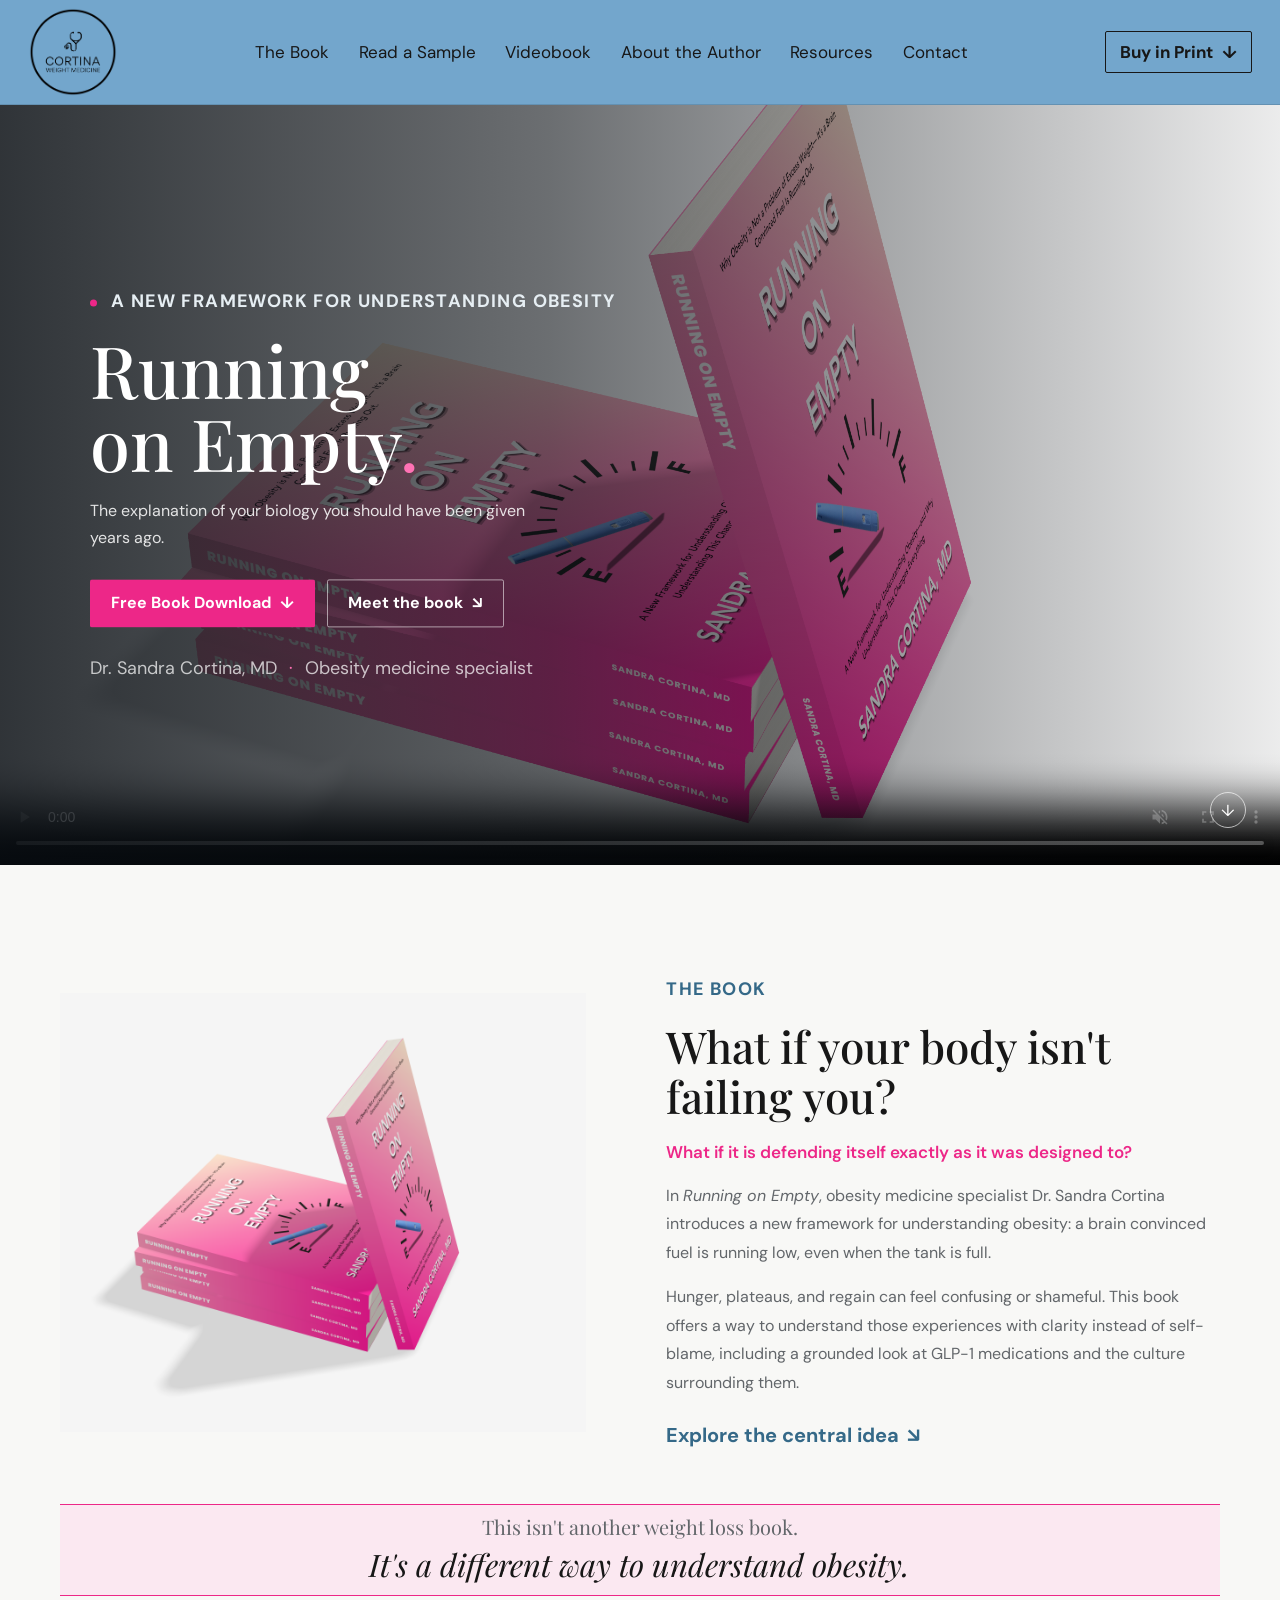
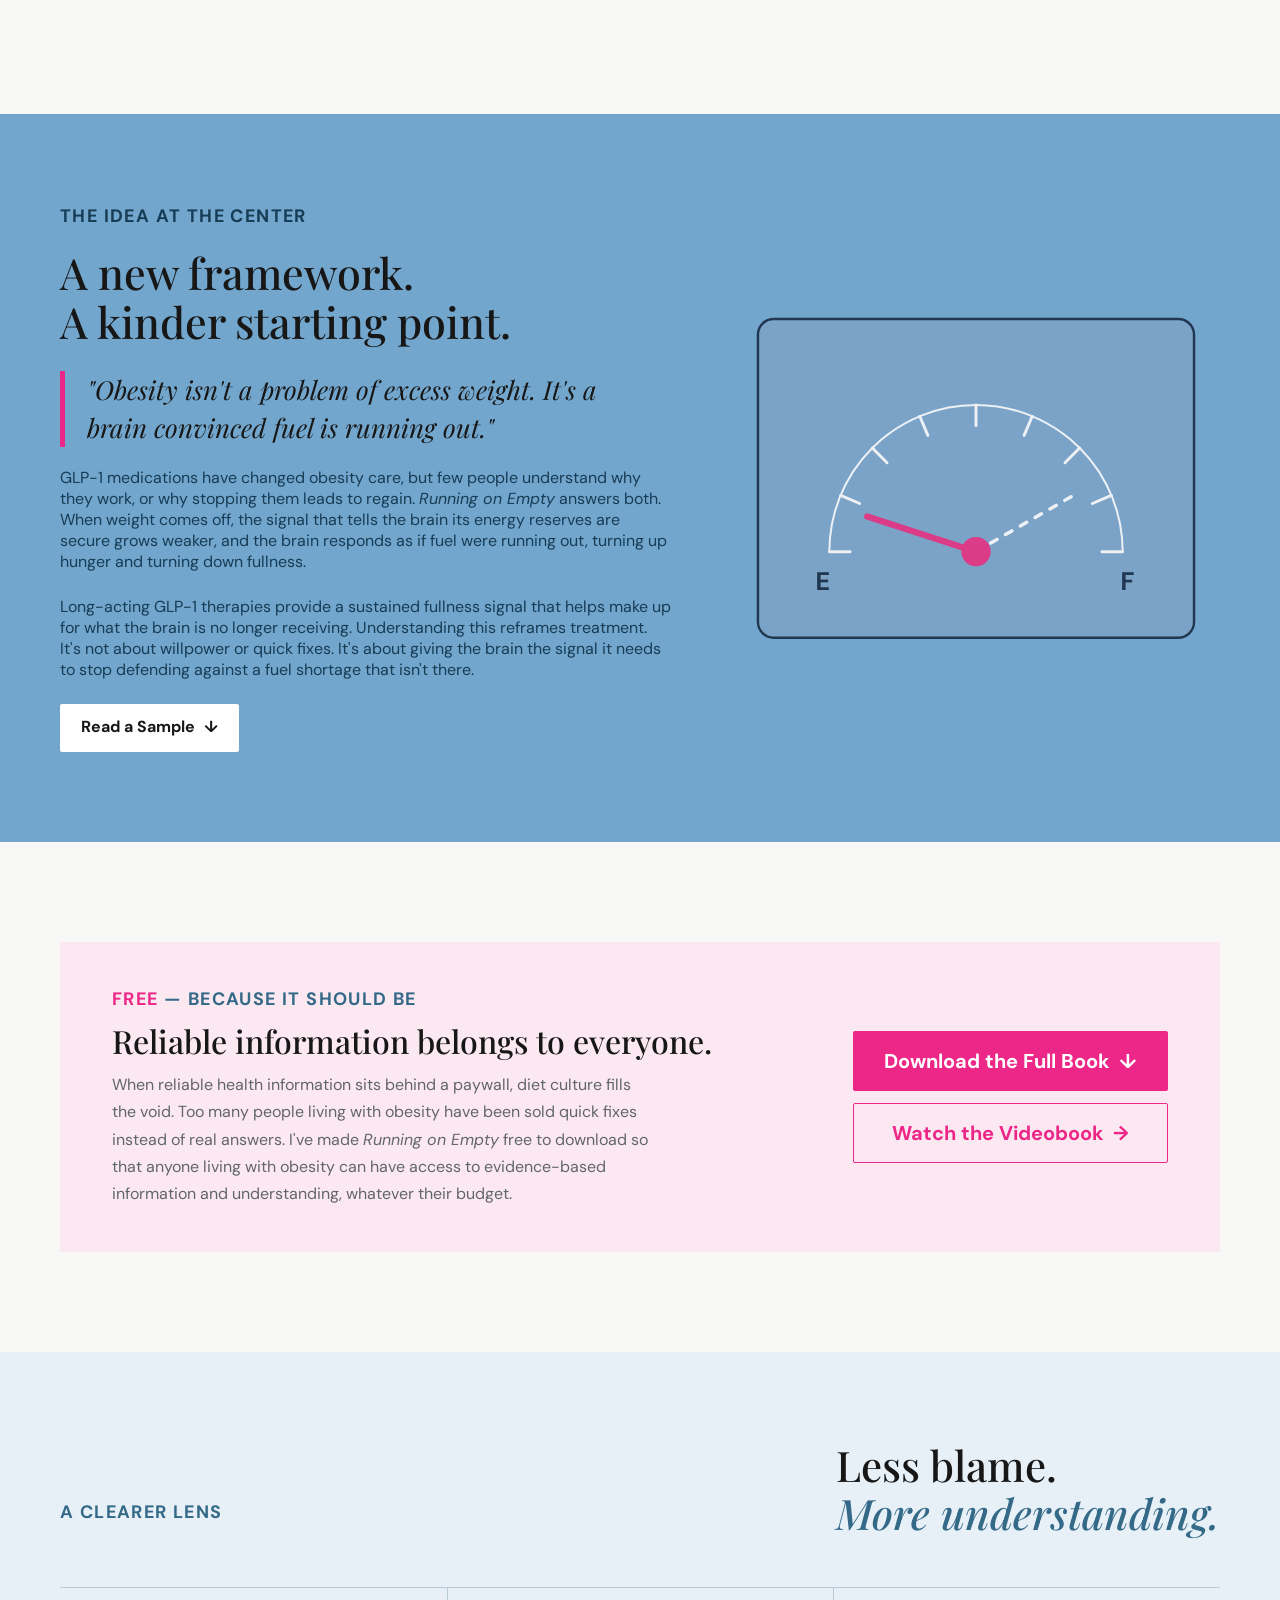
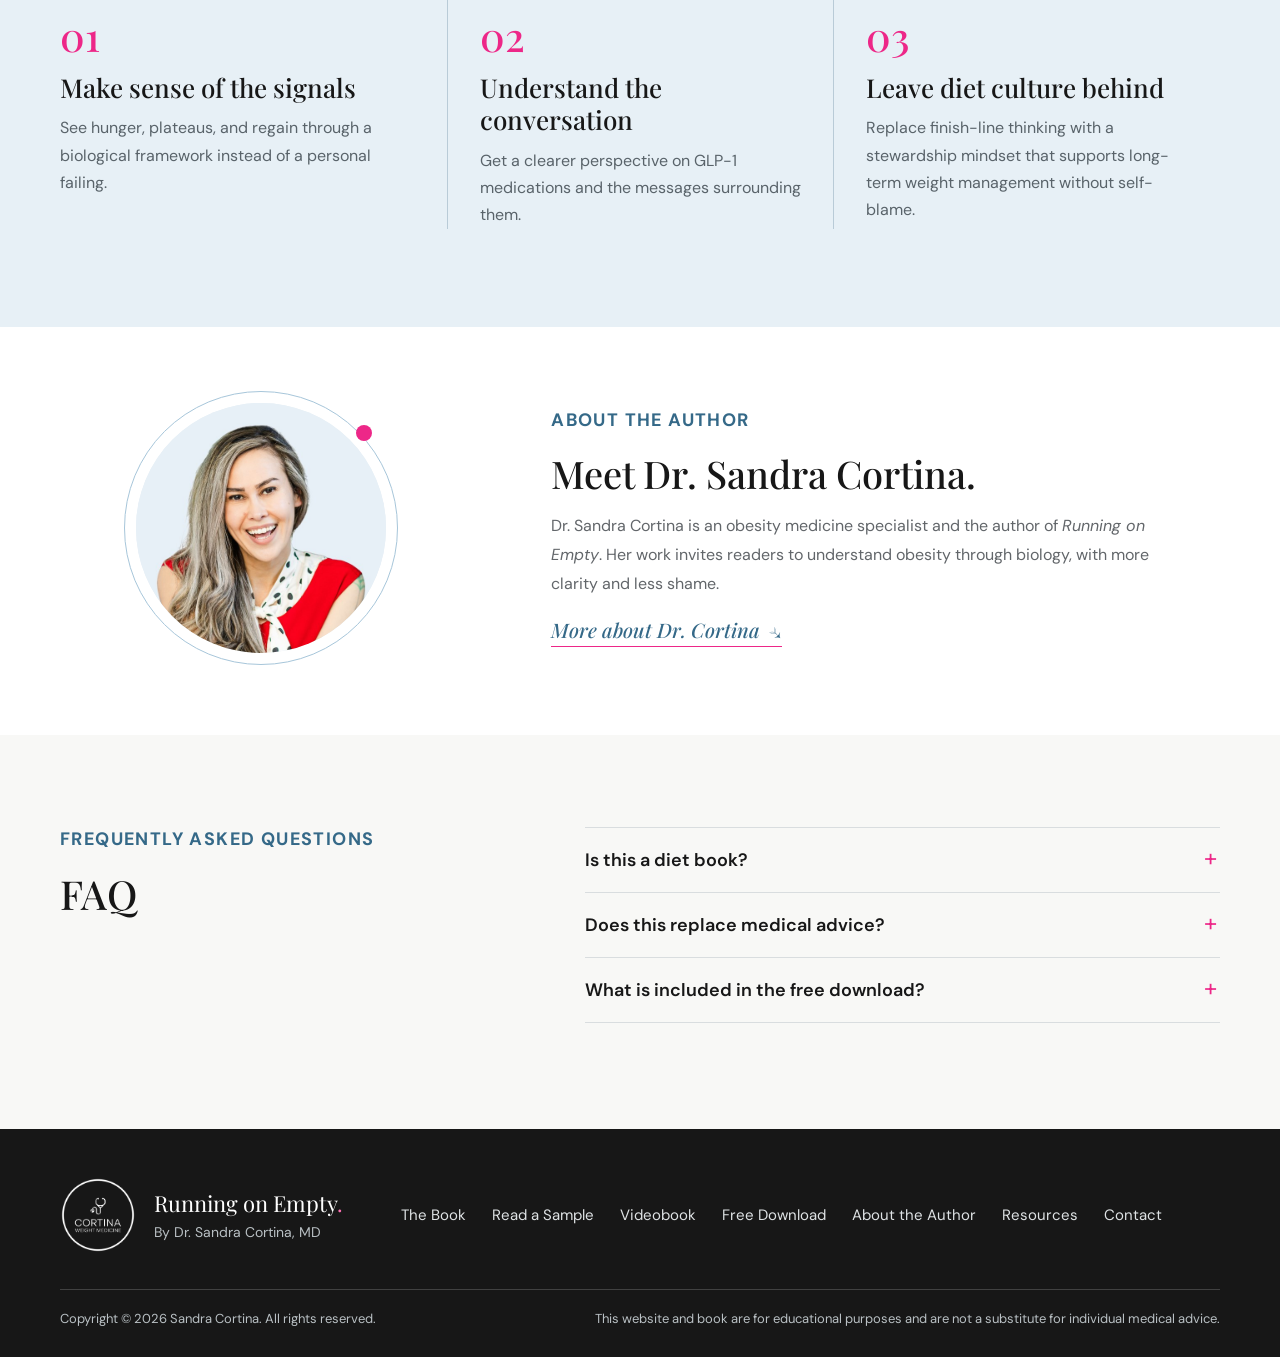
==== commit 9a72238f: "Add link-preview tags and share image for drsandracortina.com Co-Authored-By: Claude Opus 5.5 <norep" ====
--- a/index.html
+++ b/index.html
@@ -9,6 +9,17 @@
       content="Running on Empty by Dr. Sandra Cortina, MD, offers a new framework for understanding obesity."
     />
     <title>Running on Empty | Dr. Sandra Cortina, MD</title>
+    <link rel="canonical" href="https://drsandracortina.com/" />
+    <meta property="og:type" content="website" />
+    <meta property="og:site_name" content="Running on Empty" />
+    <meta property="og:title" content="Running on Empty | Dr. Sandra Cortina, MD" />
+    <meta property="og:description" content="Running on Empty by Dr. Sandra Cortina, MD, offers a new framework for understanding obesity." />
+    <meta property="og:url" content="https://drsandracortina.com/" />
+    <meta property="og:image" content="https://drsandracortina.com/share-image.jpg" />
+    <meta property="og:image:width" content="1200" />
+    <meta property="og:image:height" content="630" />
+    <meta property="og:image:alt" content="Copies of Running on Empty by Dr. Sandra Cortina, MD" />
+    <meta name="twitter:card" content="summary_large_image" />
     <link rel="preconnect" href="https://fonts.googleapis.com" />
     <link rel="preconnect" href="https://fonts.gstatic.com" crossorigin />
     <link
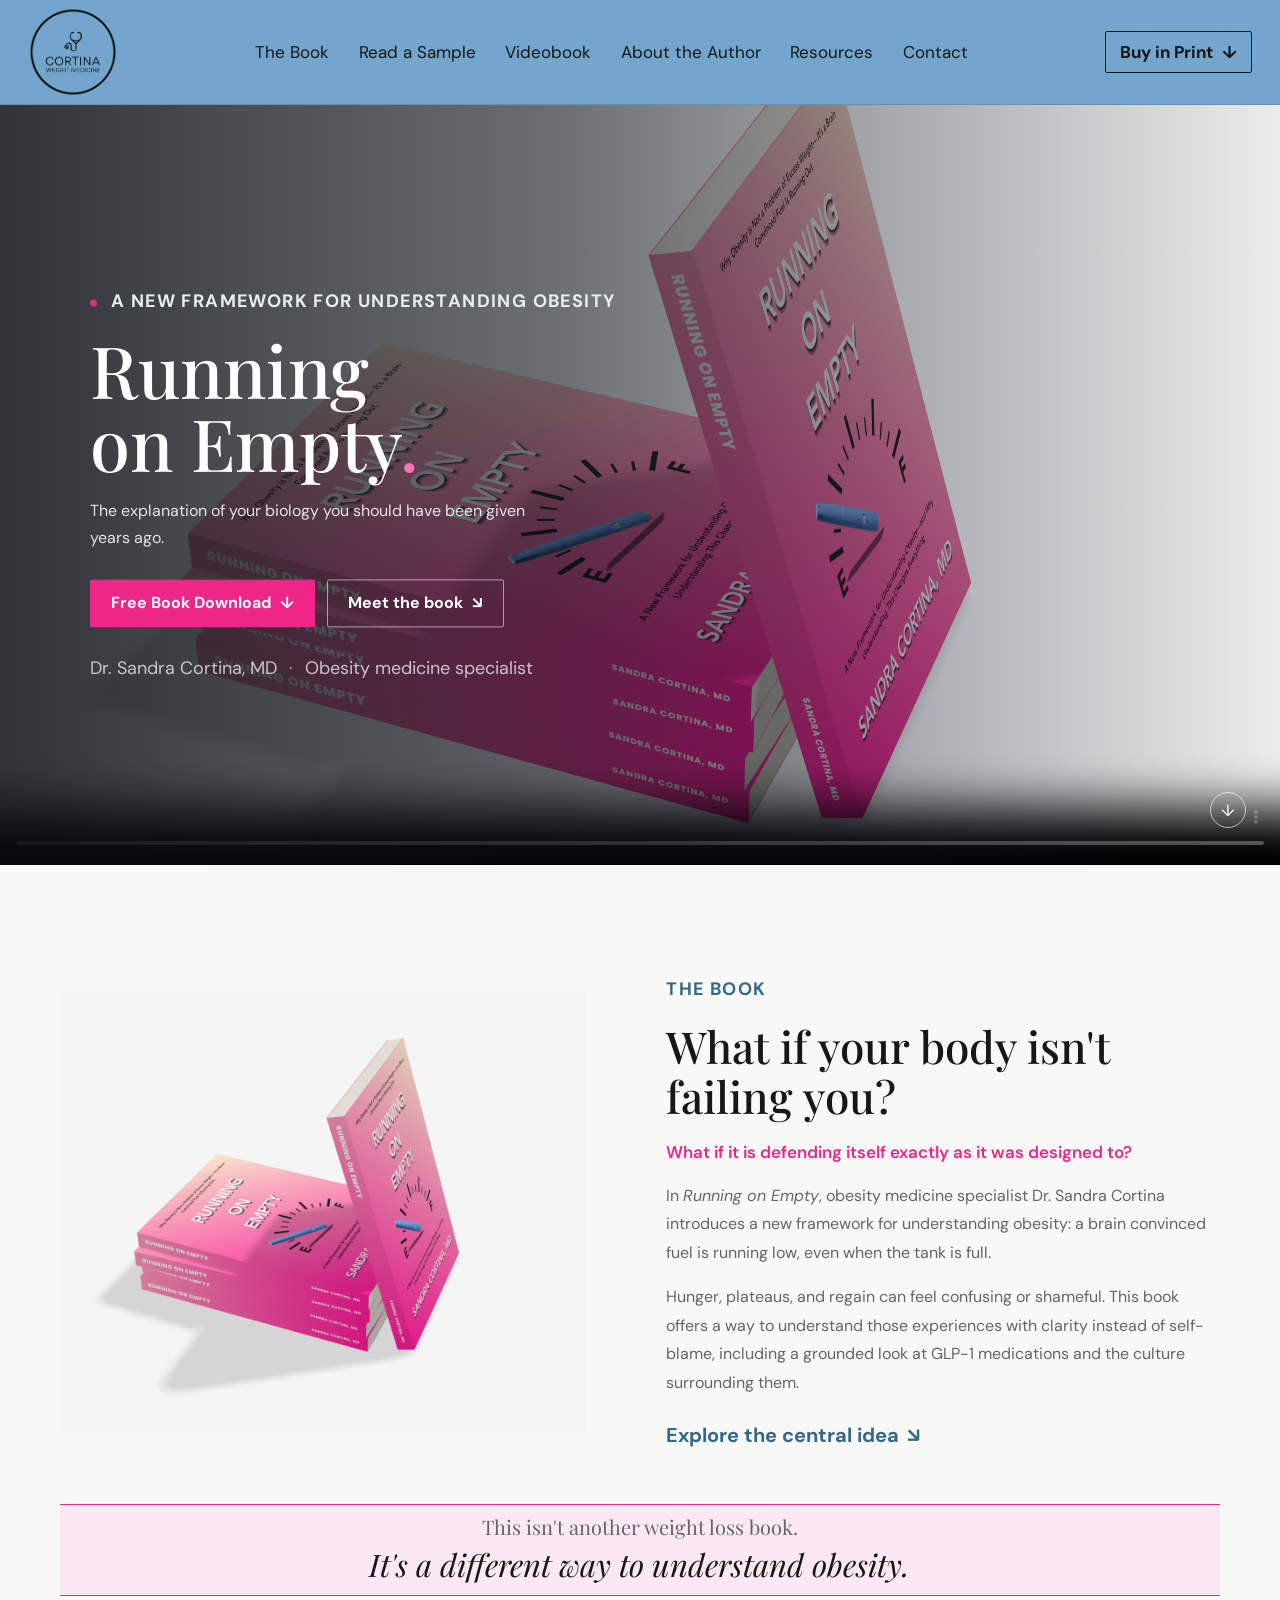
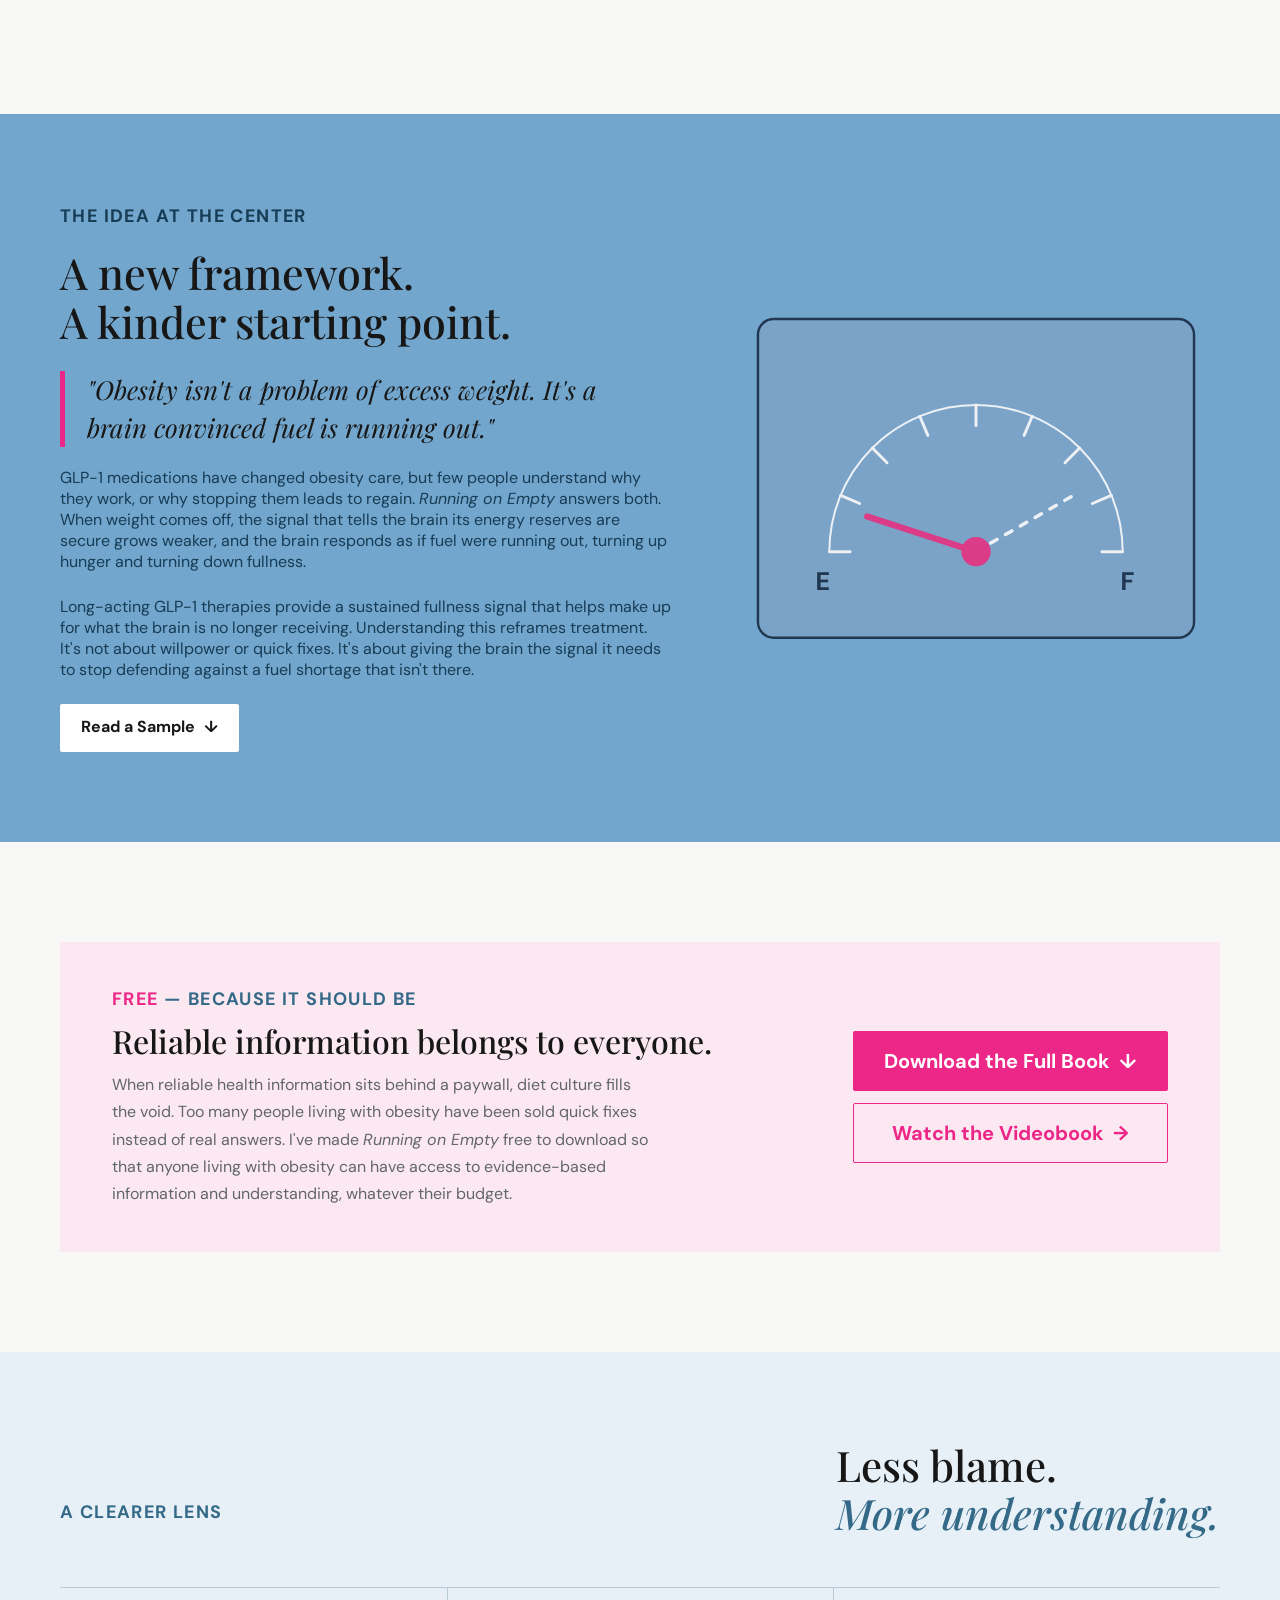
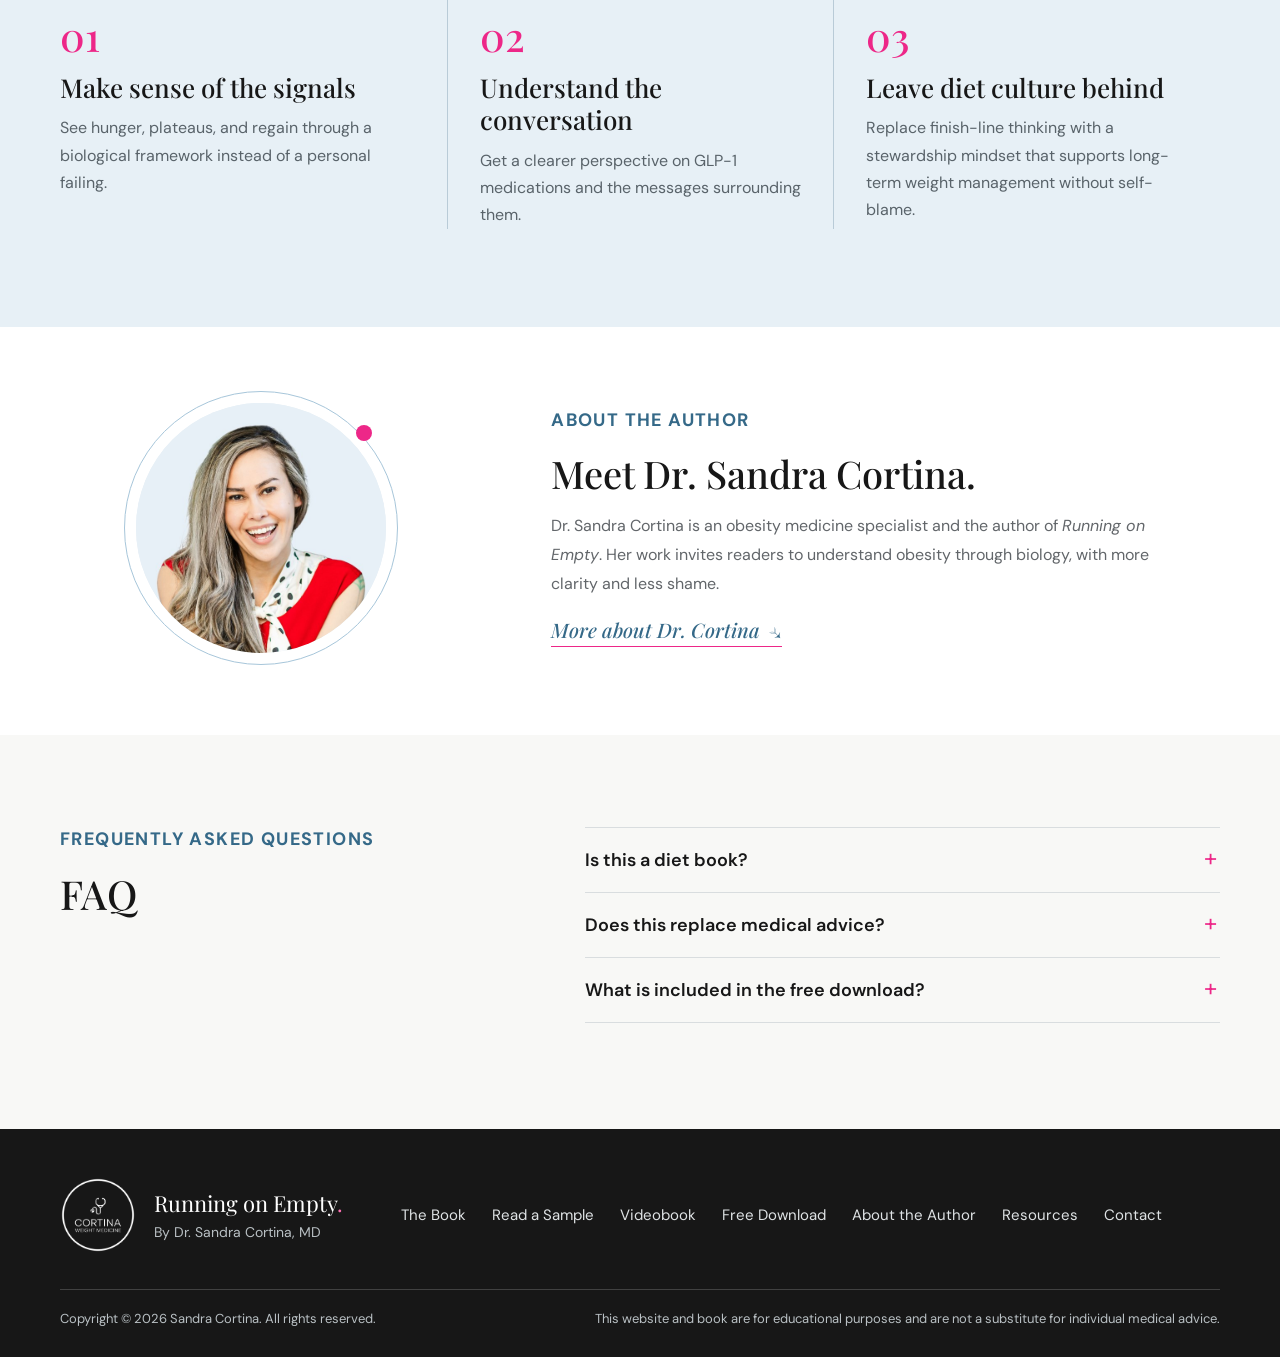
==== commit 96dc1f71: "Change home page tab title to Dr. Sandra Cortina Co-Authored-By: Claude Opus 5.5 <noreply@anthropic." ====
--- a/index.html
+++ b/index.html
@@ -8,17 +8,26 @@
       name="description"
       content="Running on Empty by Dr. Sandra Cortina, MD, offers a new framework for understanding obesity."
     />
-    <title>Running on Empty | Dr. Sandra Cortina, MD</title>
+    <title>Dr. Sandra Cortina</title>
     <link rel="canonical" href="https://drsandracortina.com/" />
     <meta property="og:type" content="website" />
     <meta property="og:site_name" content="Running on Empty" />
-    <meta property="og:title" content="Running on Empty | Dr. Sandra Cortina, MD" />
-    <meta property="og:description" content="Running on Empty by Dr. Sandra Cortina, MD, offers a new framework for understanding obesity." />
+    <meta property="og:title" content="Dr. Sandra Cortina, MD" />
+    <meta
+      property="og:description"
+      content="Running on Empty by Dr. Sandra Cortina, MD, offers a new framework for understanding obesity."
+    />
     <meta property="og:url" content="https://drsandracortina.com/" />
-    <meta property="og:image" content="https://drsandracortina.com/share-image.jpg" />
+    <meta
+      property="og:image"
+      content="https://drsandracortina.com/share-image.jpg"
+    />
     <meta property="og:image:width" content="1200" />
     <meta property="og:image:height" content="630" />
-    <meta property="og:image:alt" content="Copies of Running on Empty by Dr. Sandra Cortina, MD" />
+    <meta
+      property="og:image:alt"
+      content="Copies of Running on Empty by Dr. Sandra Cortina, MD"
+    />
     <meta name="twitter:card" content="summary_large_image" />
     <link rel="preconnect" href="https://fonts.googleapis.com" />
     <link rel="preconnect" href="https://fonts.gstatic.com" crossorigin />
@@ -220,7 +229,14 @@
             role="img"
             aria-label="A fuel gauge with the needle near empty, while a dashed line shows the tank is actually more than half full"
           >
-            <rect class="gauge-face" x="8" y="8" width="1784" height="1304" rx="64" />
+            <rect
+              class="gauge-face"
+              x="8"
+              y="8"
+              width="1784"
+              height="1304"
+              rx="64"
+            />
             <g class="gauge-scale">
               <path d="M 300 960 A 600 600 0 0 1 1500 960" />
               <line x1="300" y1="960" x2="385" y2="960" />
@@ -401,7 +417,6 @@
           <a href="resources.html">Resources</a>
           <a href="contact.html">Contact</a>
         </nav>
-
       </div>
 
       <div class="footer-bottom">
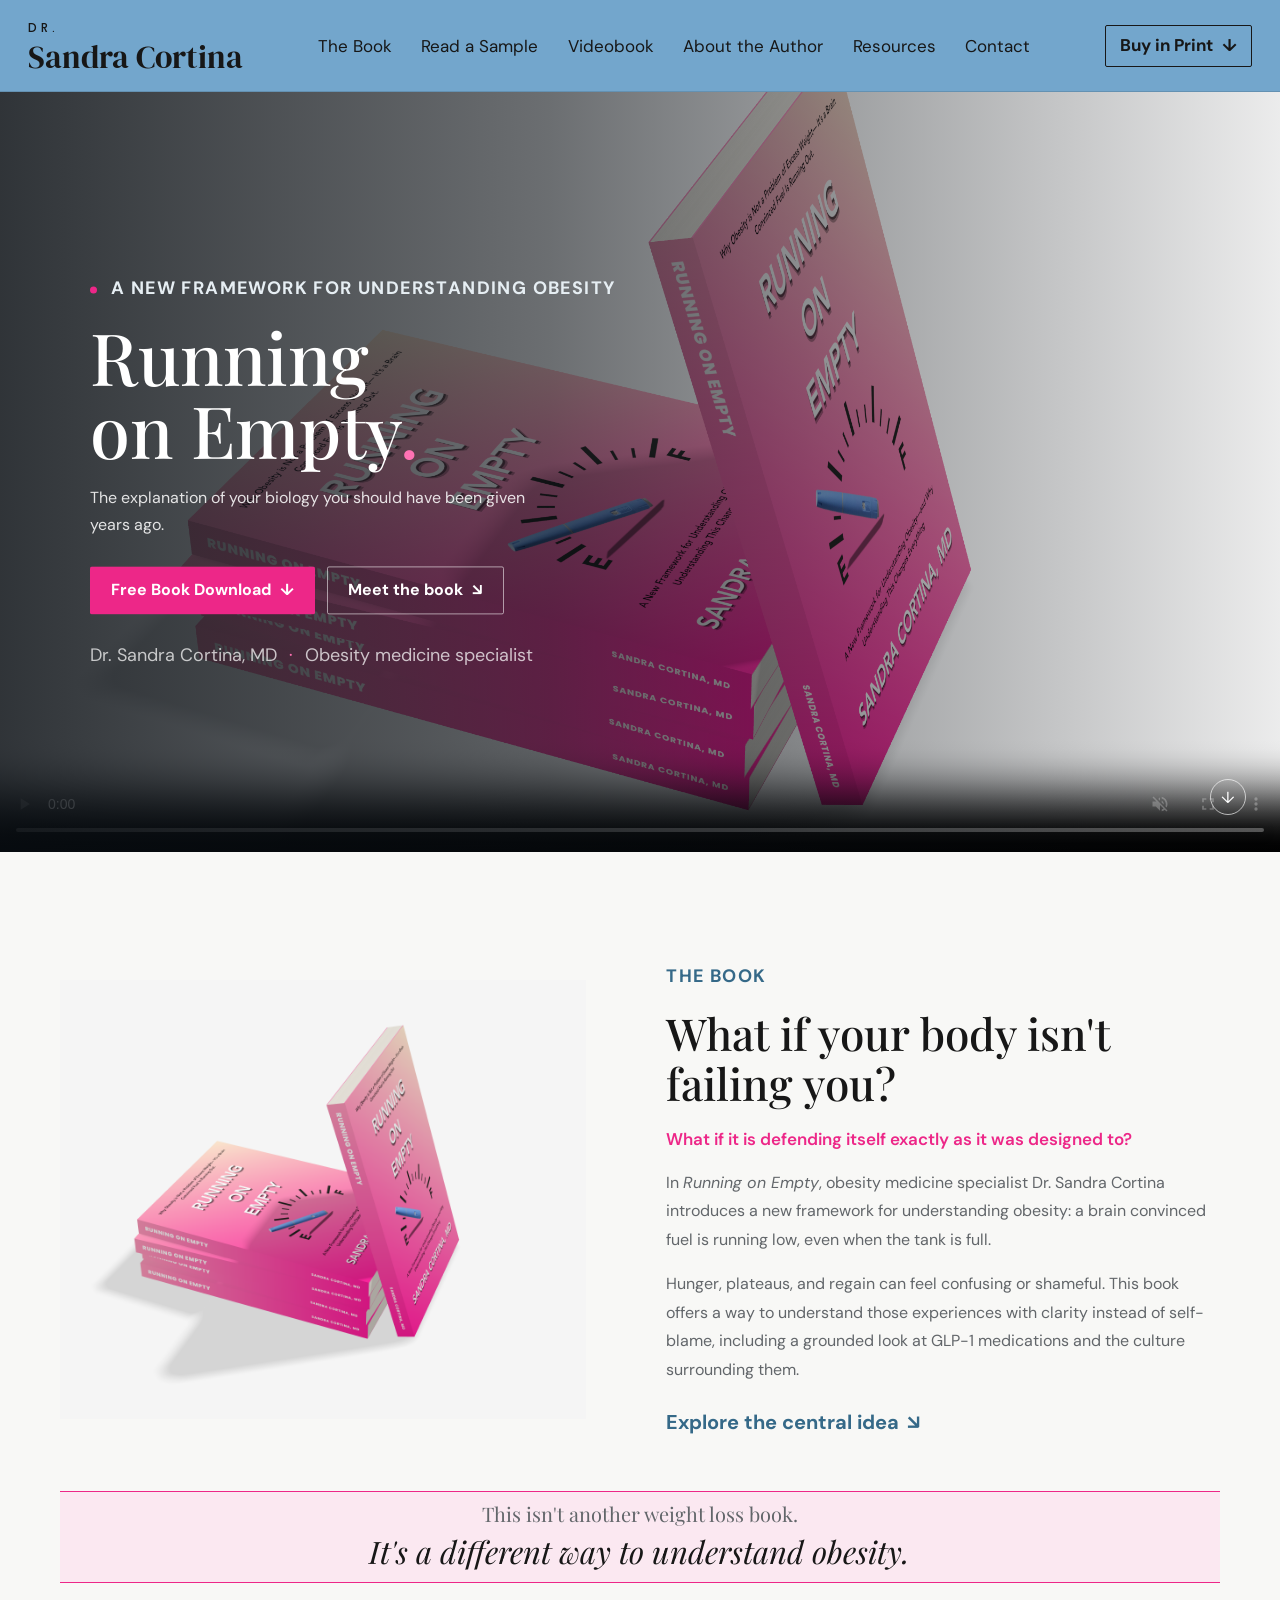
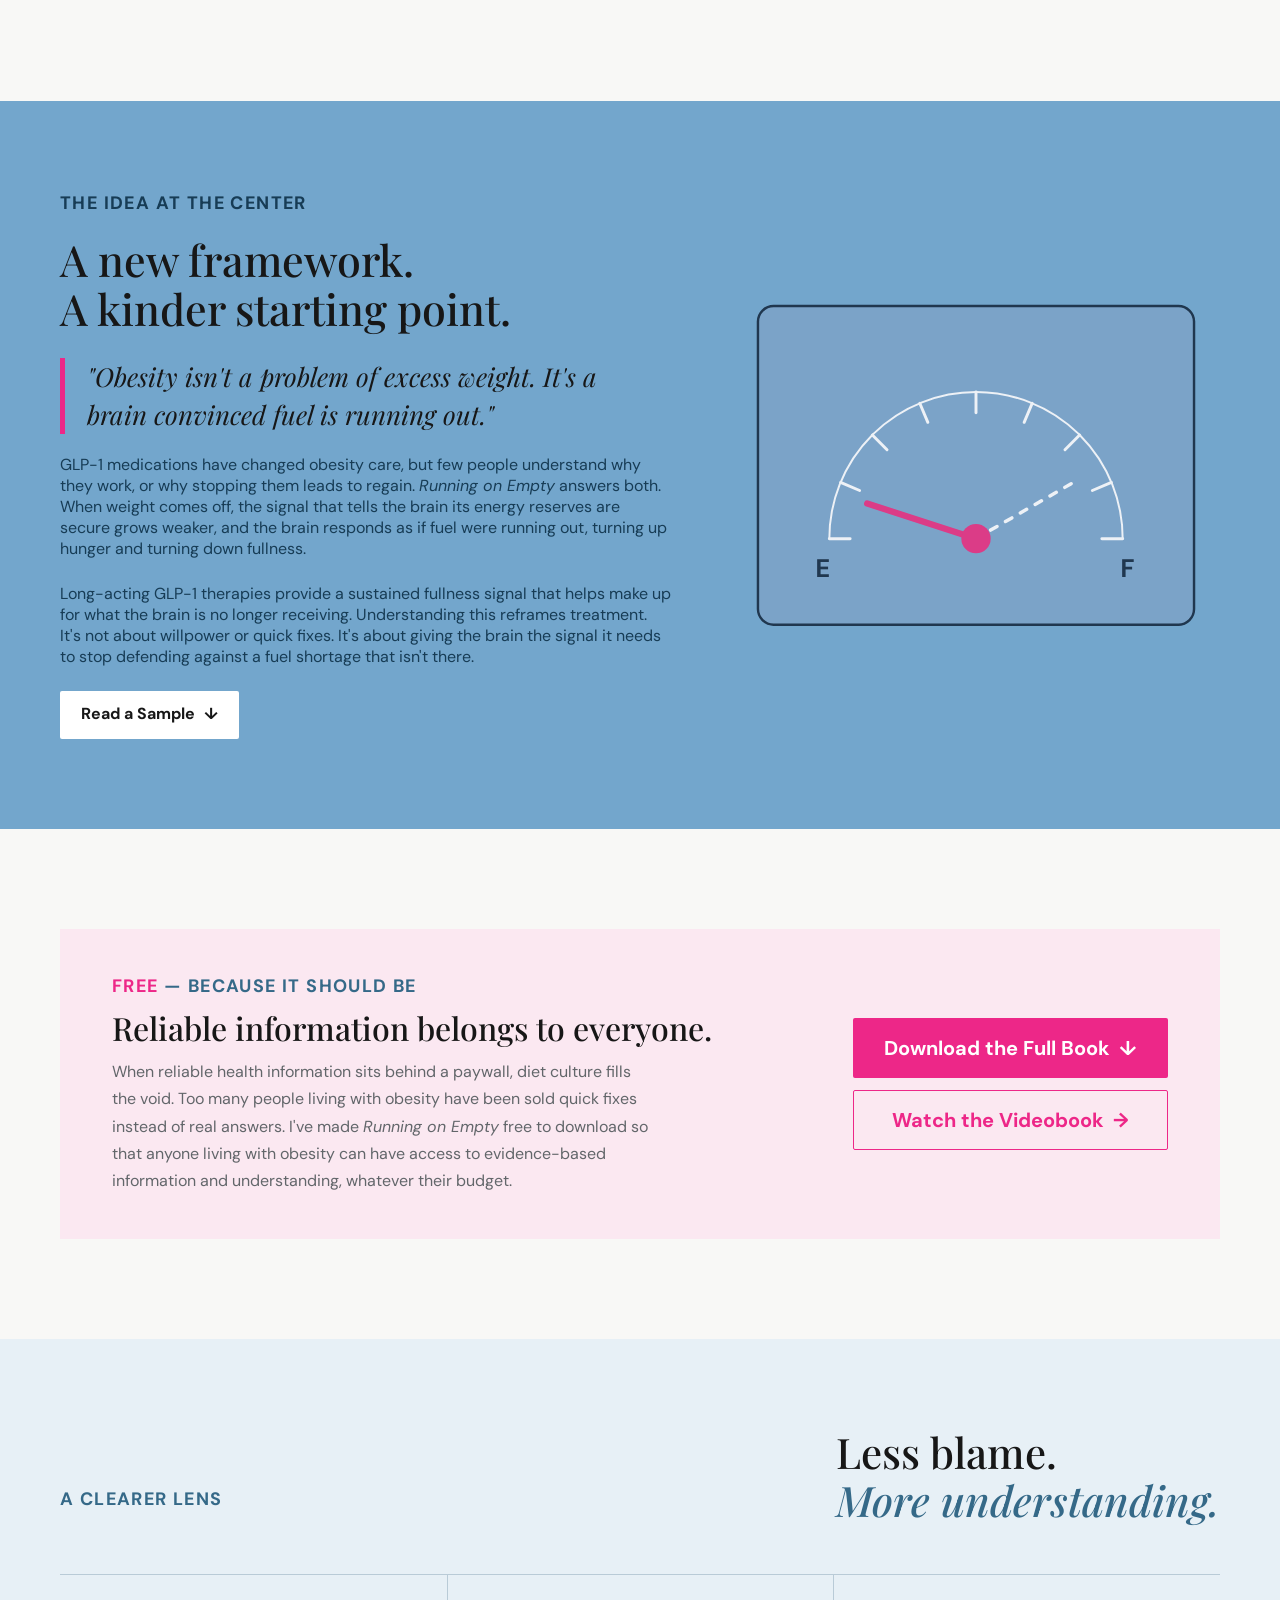
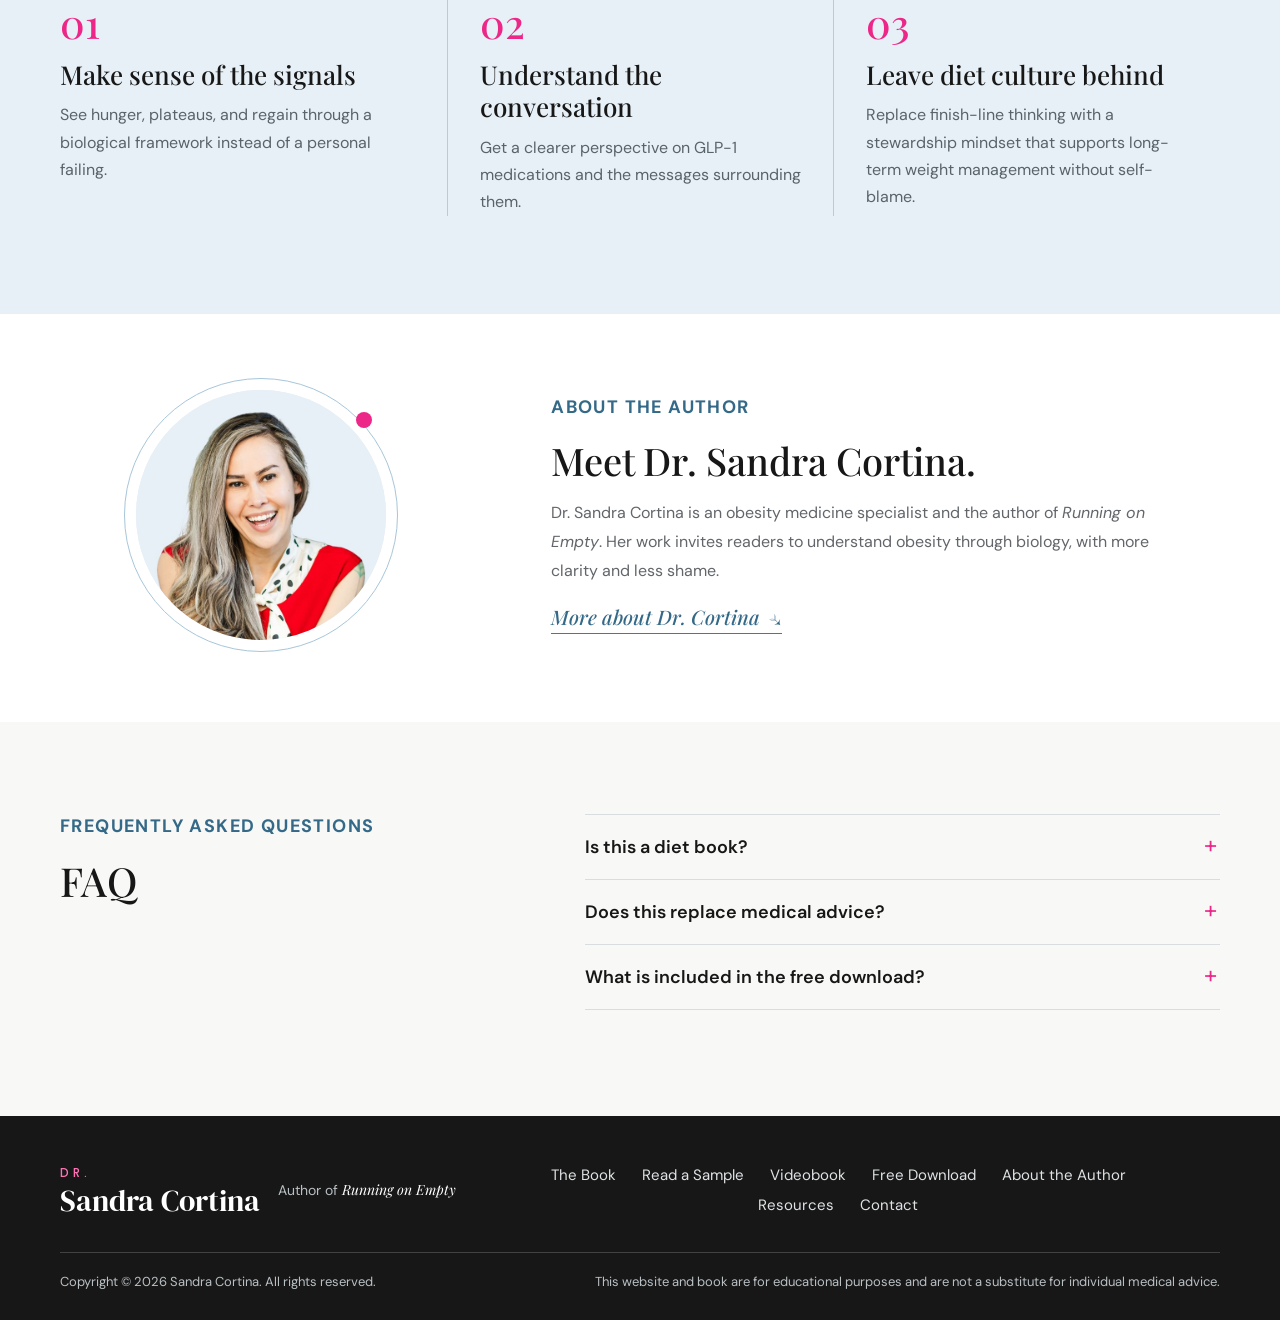
==== commit c08aef1e: "Replace logo image with Dr. Sandra Cortina name wordmark Co-Authored-By: Claude Opus 5.5 <noreply@an" ====
--- a/index.html
+++ b/index.html
@@ -32,15 +32,15 @@
     <link rel="preconnect" href="https://fonts.googleapis.com" />
     <link rel="preconnect" href="https://fonts.gstatic.com" crossorigin />
     <link
-      href="https://fonts.googleapis.com/css2?family=DM+Sans:wght@400;500;600;700&family=Playfair+Display:ital,wght@0,500;0,600;1,400;1,500&display=swap"
+      href="https://fonts.googleapis.com/css2?family=DM+Sans:wght@400;500;600;700&family=DM+Serif+Display&family=Playfair+Display:ital,wght@0,500;0,600;1,400;1,500&family=Poppins:wght@500&display=swap"
       rel="stylesheet"
     />
     <link rel="stylesheet" href="styles.css" />
   </head>
   <body>
     <header class="site-header">
-      <a class="brand" href="#top" aria-label="Running on Empty, home">
-        <img class="logo" src="Black-logo.png" alt="" />
+      <a class="brand" href="#top" aria-label="Dr. Sandra Cortina, home">
+        <span class="wordmark"><span class="wordmark-dr">Dr.</span><span class="wordmark-name">Sandra Cortina</span></span>
       </a>
       <nav class="nav" aria-label="Main navigation">
         <ul>
@@ -401,11 +401,8 @@
     <footer class="site-footer" id="contact">
       <div class="footer-main">
         <a class="footer-identity" href="#top" aria-label="Back to top">
-          <img class="footer-logo" src="Black-logo.png" alt="" />
-          <span>
-            <span class="footer-brand">Running on Empty<span>.</span></span>
-            <span class="footer-byline">By Dr. Sandra Cortina, MD</span>
-          </span>
+          <span class="wordmark wordmark-footer"><span class="wordmark-dr">Dr.</span><span class="wordmark-name">Sandra Cortina</span></span>
+          <span class="footer-byline">Author of <em>Running on Empty</em></span>
         </a>
 
         <nav class="footer-nav" aria-label="Footer navigation">
--- a/styles.css
+++ b/styles.css
@@ -64,10 +64,25 @@
   flex: 0 0 auto;
 }
 
-.logo {
-  width: 90px;
-  height: 90px;
-  object-fit: contain;
+.wordmark {
+  display: flex;
+  flex-direction: column;
+  gap: 4px;
+  white-space: nowrap;
+}
+
+.wordmark-dr {
+  font-family: "Poppins", var(--sans);
+  font-size: 12px;
+  font-weight: 500;
+  letter-spacing: 0.32em;
+  text-transform: uppercase;
+}
+
+.wordmark-name {
+  font-family: "DM Serif Display", var(--serif);
+  font-size: 32px;
+  line-height: 1;
 }
 
 .nav {
@@ -802,30 +817,27 @@
   gap: 18px;
 }
 
-.footer-logo {
-  width: 76px;
-  height: 76px;
-  object-fit: contain;
-  filter: invert(1);
-}
-
-.footer-identity > span {
-  display: grid;
-  gap: 5px;
-}
-
-.footer-brand {
-  font-family: var(--serif);
-  font-size: 22px;
-}
-
-.footer-brand span {
+.footer-identity {
+  flex-wrap: wrap;
+}
+
+.wordmark-footer .wordmark-dr {
   color: #ff72b4;
+}
+
+.wordmark-footer .wordmark-name {
+  font-size: 30px;
 }
 
 .footer-byline {
   color: #b9c0c4;
   font-size: 14px;
+}
+
+.footer-byline em {
+  font-family: var(--serif);
+  font-style: italic;
+  color: white;
 }
 
 .footer-nav {
@@ -917,8 +929,12 @@
     font-size: 10px;
   }
 
-  .logo {
-    width: 70px;
+  .wordmark-name {
+    font-size: 26px;
+  }
+
+  .wordmark-dr {
+    font-size: 11px;
   }
 
   .header-cta {
@@ -957,9 +973,16 @@
     grid-row: 1;
   }
 
-  .logo {
-    width: 67px;
-    height: 53px;
+  .wordmark {
+    padding: 6px 0;
+  }
+
+  .wordmark-name {
+    font-size: 24px;
+  }
+
+  .wordmark-dr {
+    font-size: 10px;
   }
 
   .header-cta {
@@ -1213,9 +1236,8 @@
     gap: 26px;
   }
 
-  .footer-logo {
-    width: 64px;
-    height: 64px;
+  .wordmark-footer .wordmark-name {
+    font-size: 26px;
   }
 
   .footer-nav {
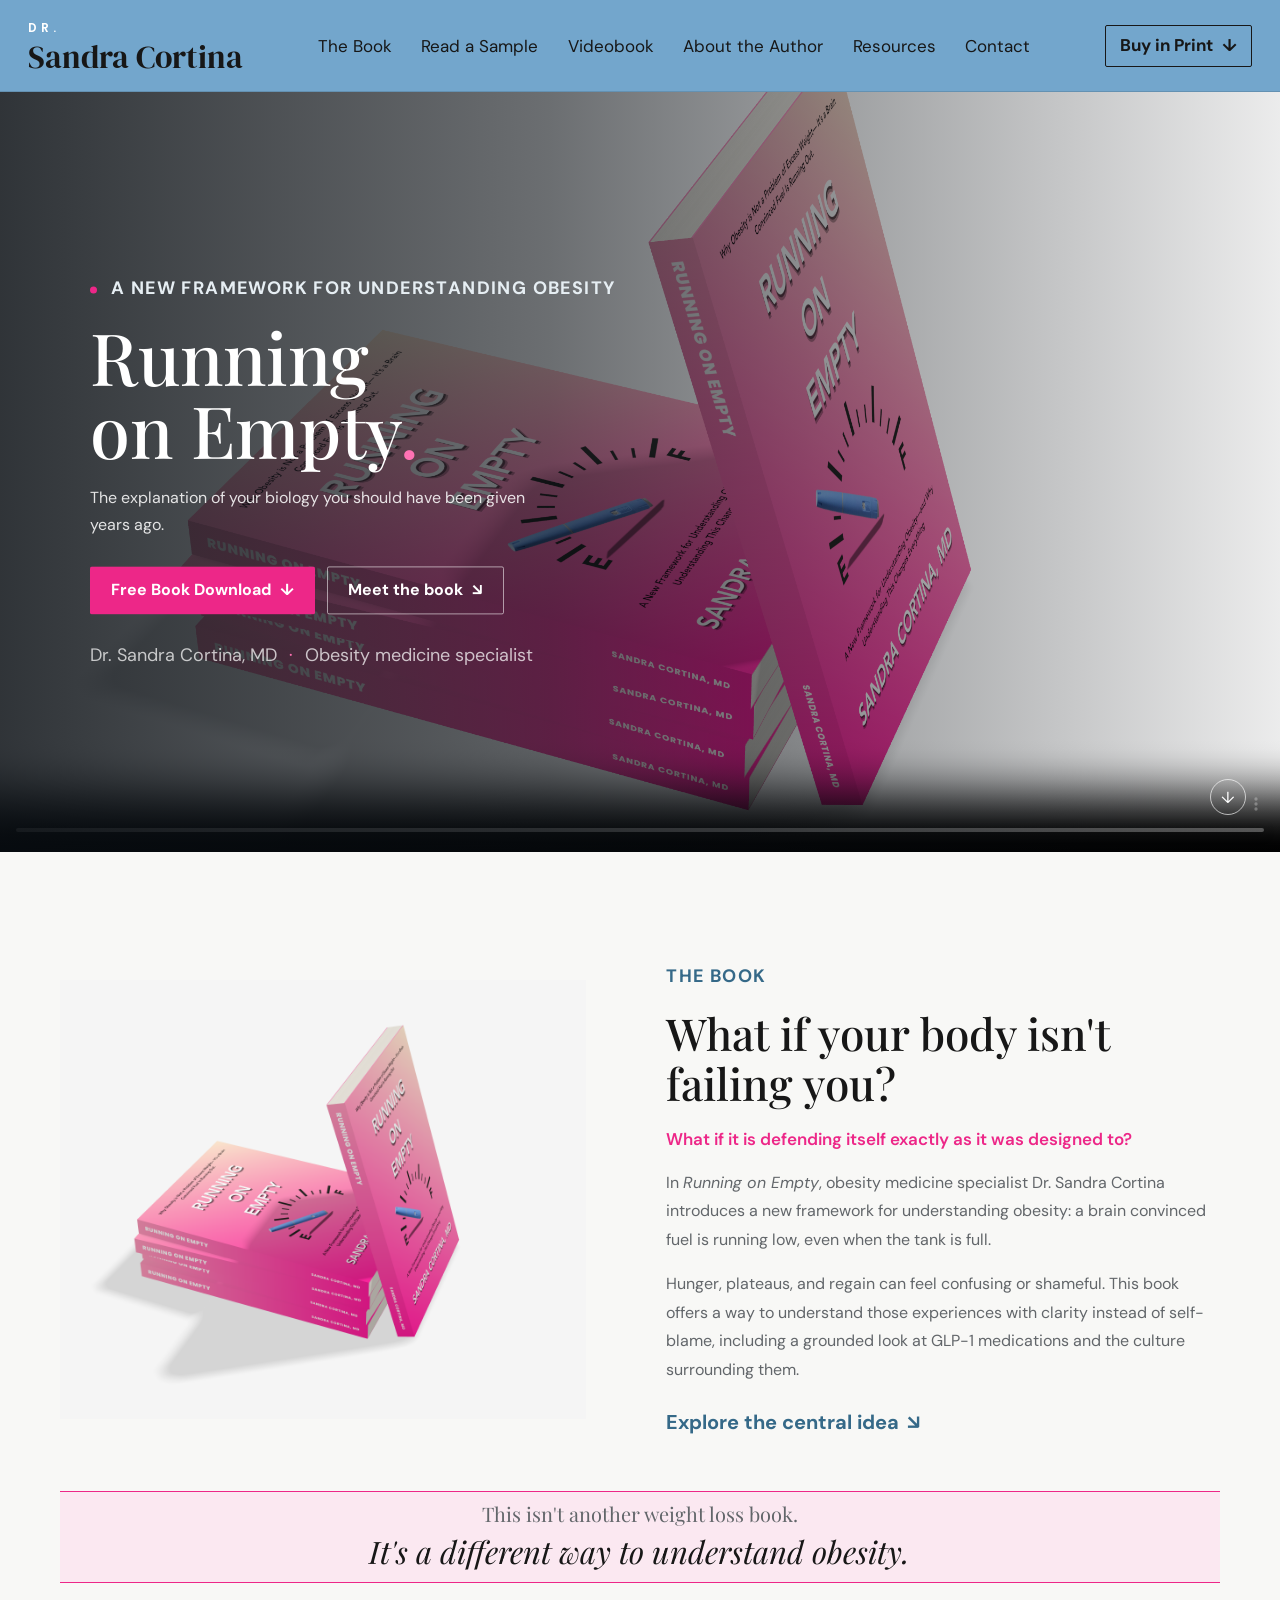
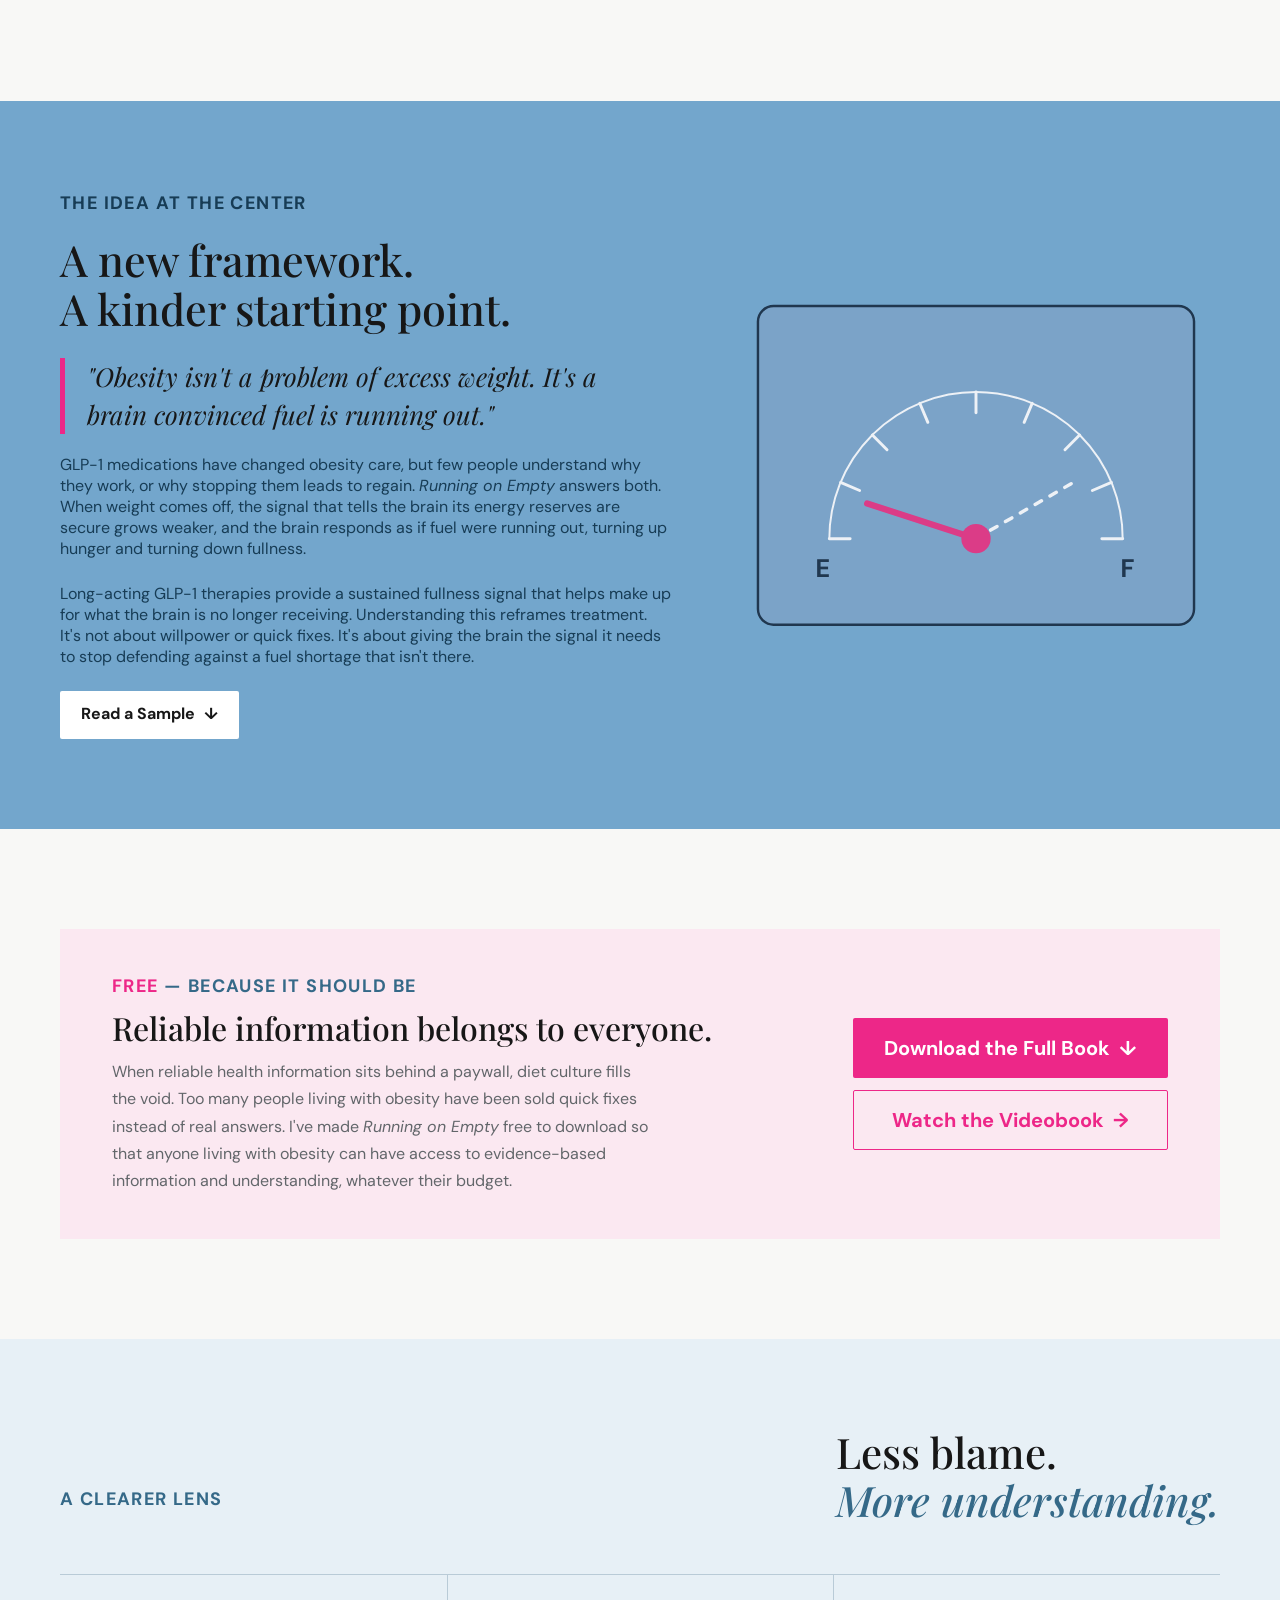
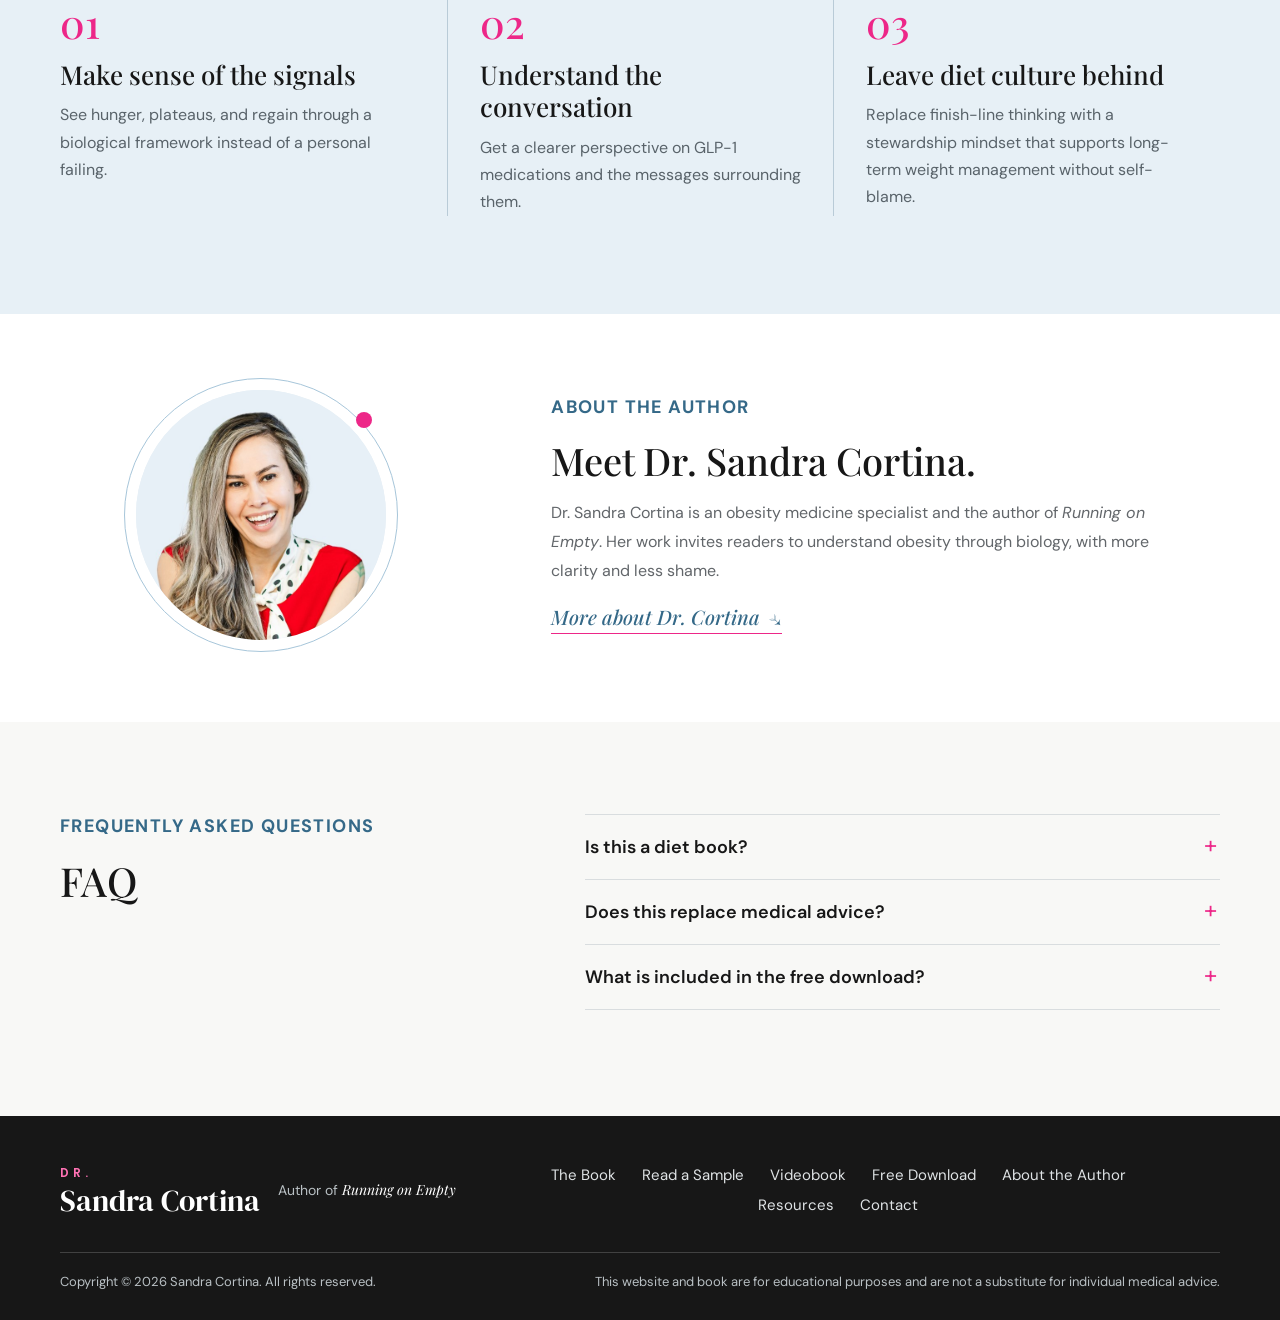
==== commit 499e5d8c: "Make DR. in header wordmark bold white Co-Authored-By: Claude Opus 5.5 <noreply@anthropic.com>" ====
--- a/index.html
+++ b/index.html
@@ -32,7 +32,7 @@
     <link rel="preconnect" href="https://fonts.googleapis.com" />
     <link rel="preconnect" href="https://fonts.gstatic.com" crossorigin />
     <link
-      href="https://fonts.googleapis.com/css2?family=DM+Sans:wght@400;500;600;700&family=DM+Serif+Display&family=Playfair+Display:ital,wght@0,500;0,600;1,400;1,500&family=Poppins:wght@500&display=swap"
+      href="https://fonts.googleapis.com/css2?family=DM+Sans:wght@400;500;600;700&family=DM+Serif+Display&family=Playfair+Display:ital,wght@0,500;0,600;1,400;1,500&family=Poppins:wght@600&display=swap"
       rel="stylesheet"
     />
     <link rel="stylesheet" href="styles.css" />
--- a/styles.css
+++ b/styles.css
@@ -74,9 +74,10 @@
 .wordmark-dr {
   font-family: "Poppins", var(--sans);
   font-size: 12px;
-  font-weight: 500;
+  font-weight: 600;
   letter-spacing: 0.32em;
   text-transform: uppercase;
+  color: white;
 }
 
 .wordmark-name {
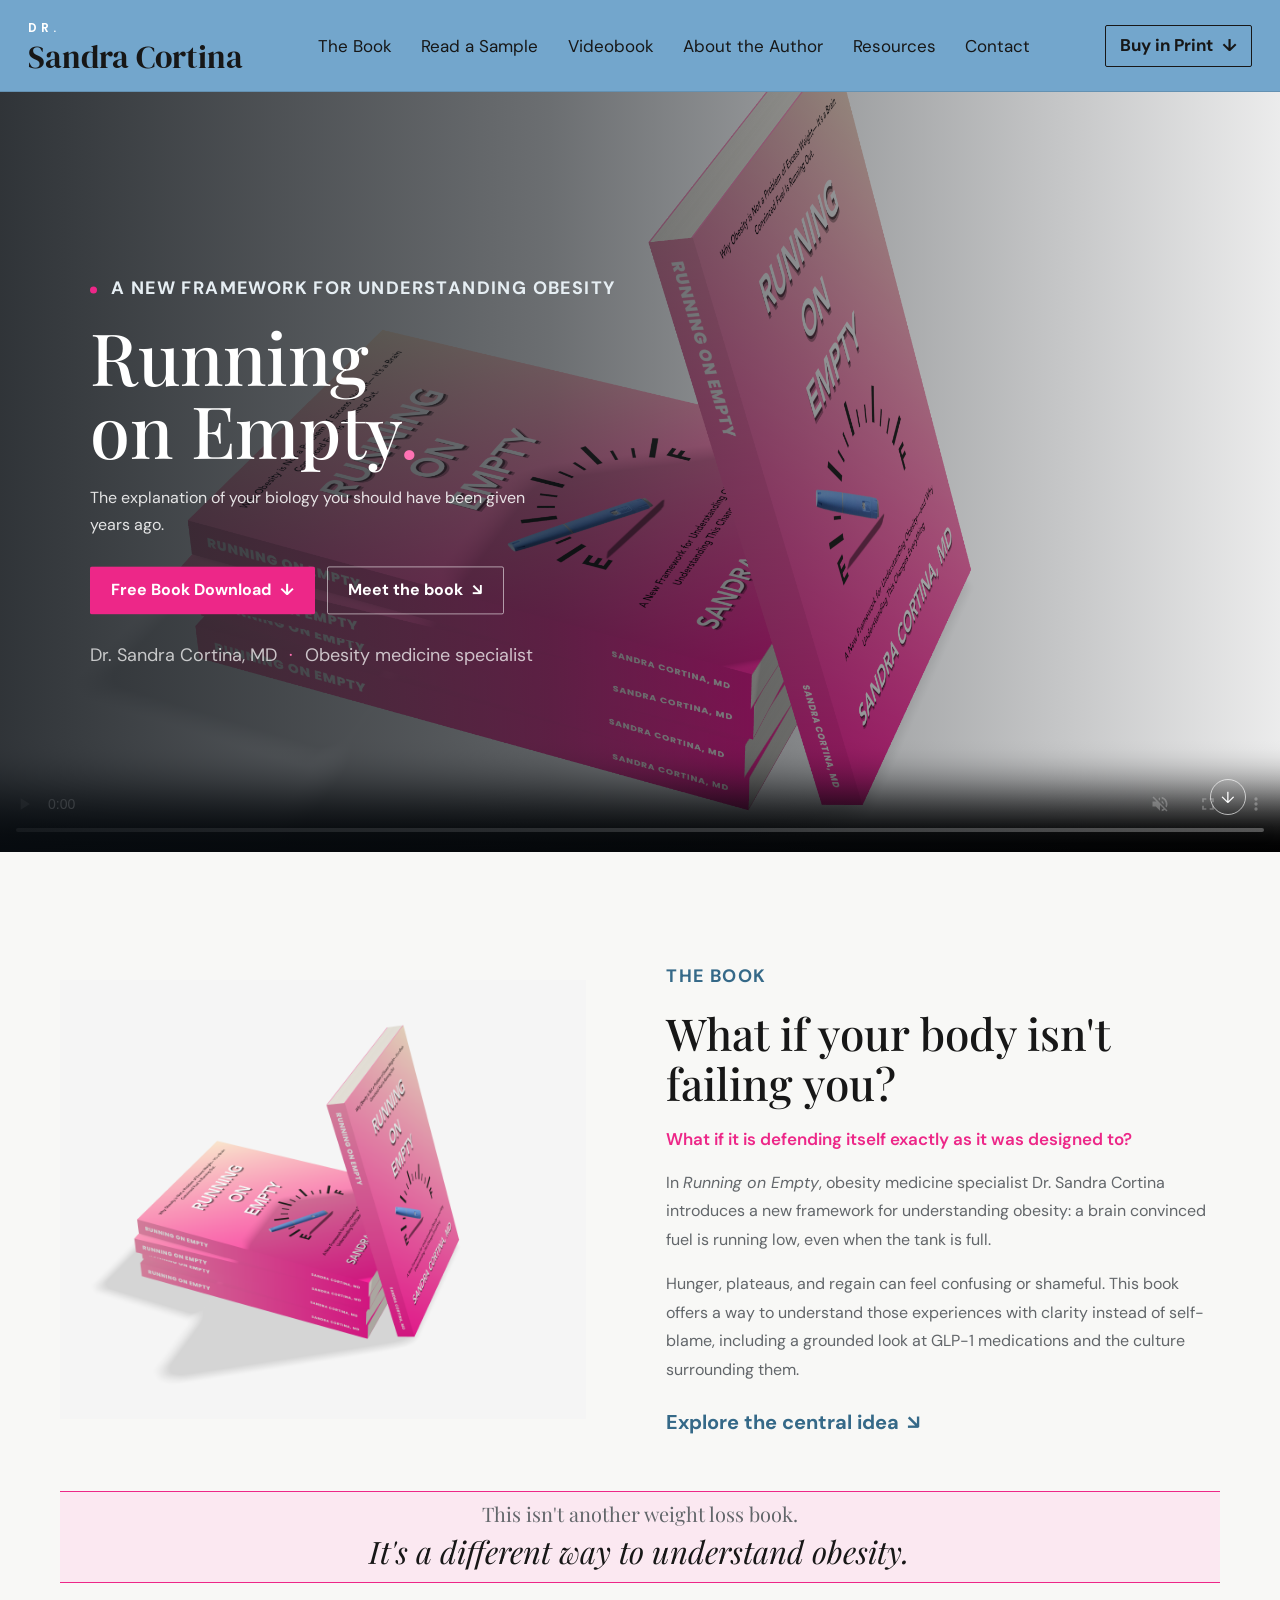
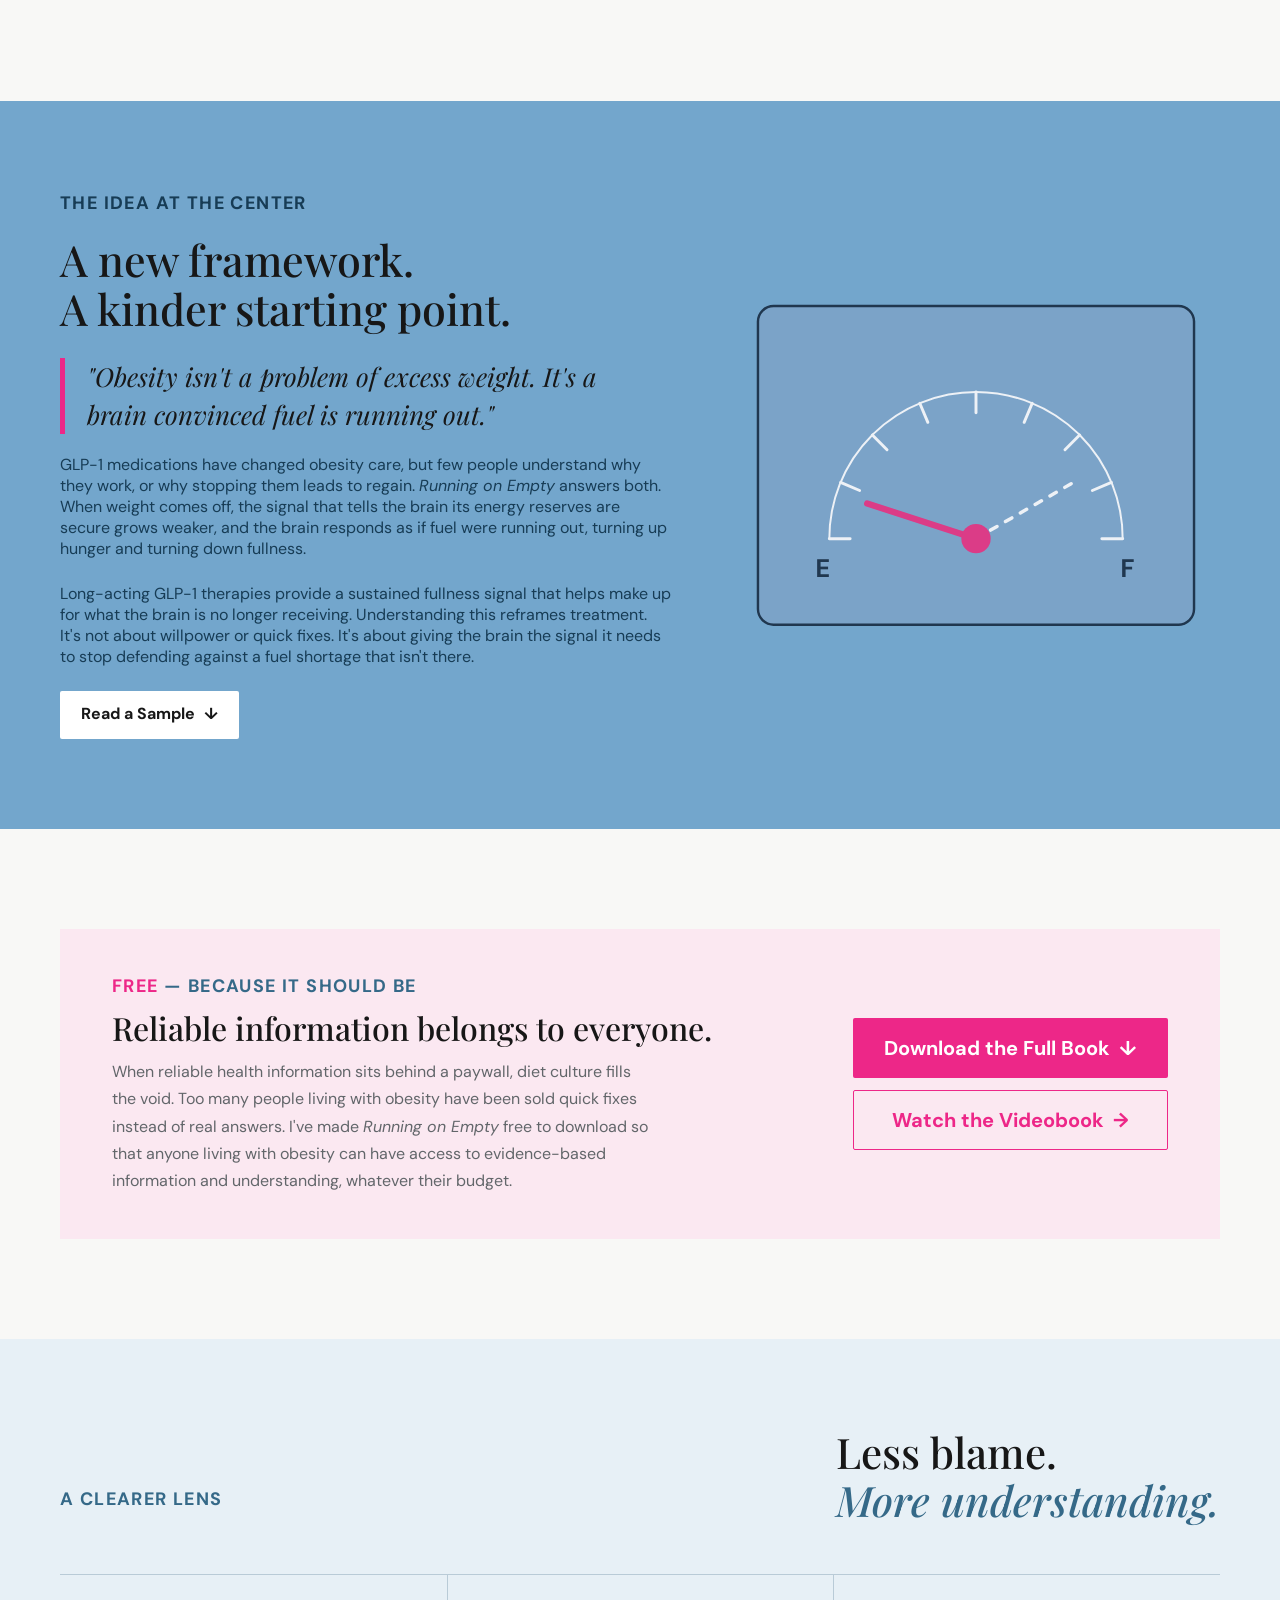
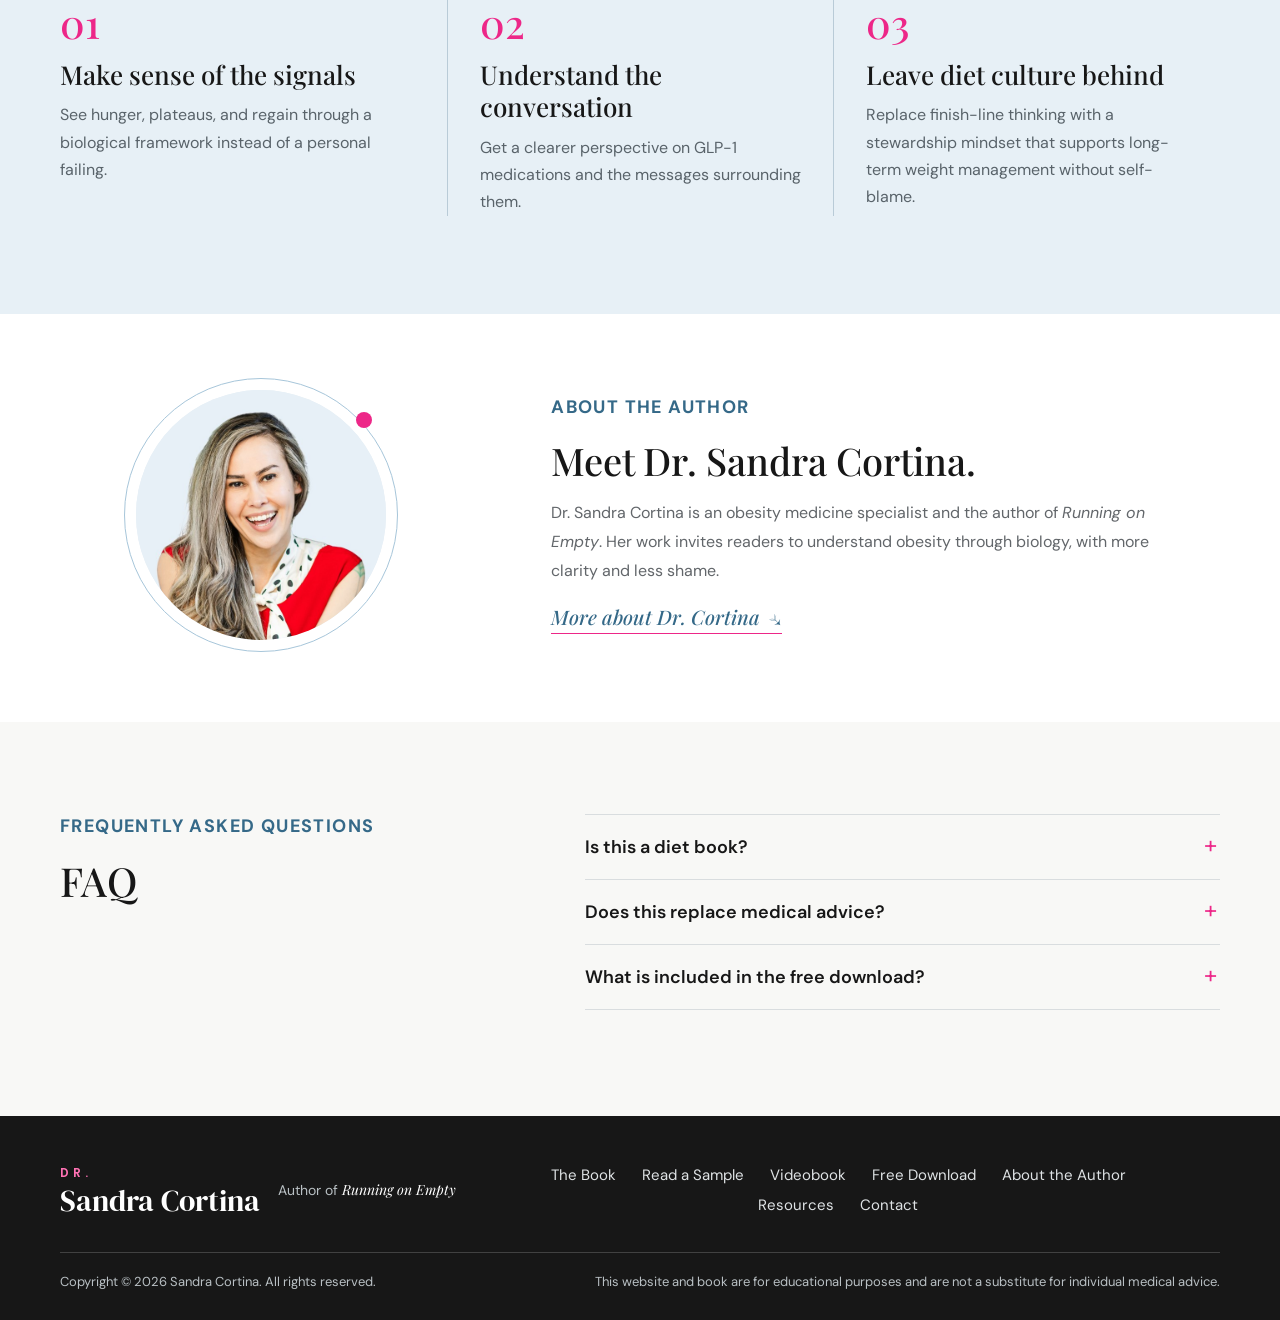
==== commit 52963398: "Update full book PDF and home page preview title Co-Authored-By: Claude Opus 5.5 <noreply@anthropic." ====
--- a/index.html
+++ b/index.html
@@ -12,7 +12,10 @@
     <link rel="canonical" href="https://drsandracortina.com/" />
     <meta property="og:type" content="website" />
     <meta property="og:site_name" content="Running on Empty" />
-    <meta property="og:title" content="Dr. Sandra Cortina, MD" />
+    <meta
+      property="og:title"
+      content="Running on Empty | Dr. Sandra Cortina, MD"
+    />
     <meta
       property="og:description"
       content="Running on Empty by Dr. Sandra Cortina, MD, offers a new framework for understanding obesity."
@@ -40,7 +43,10 @@
   <body>
     <header class="site-header">
       <a class="brand" href="#top" aria-label="Dr. Sandra Cortina, home">
-        <span class="wordmark"><span class="wordmark-dr">Dr.</span><span class="wordmark-name">Sandra Cortina</span></span>
+        <span class="wordmark"
+          ><span class="wordmark-dr">Dr.</span
+          ><span class="wordmark-name">Sandra Cortina</span></span
+        >
       </a>
       <nav class="nav" aria-label="Main navigation">
         <ul>
@@ -401,7 +407,10 @@
     <footer class="site-footer" id="contact">
       <div class="footer-main">
         <a class="footer-identity" href="#top" aria-label="Back to top">
-          <span class="wordmark wordmark-footer"><span class="wordmark-dr">Dr.</span><span class="wordmark-name">Sandra Cortina</span></span>
+          <span class="wordmark wordmark-footer"
+            ><span class="wordmark-dr">Dr.</span
+            ><span class="wordmark-name">Sandra Cortina</span></span
+          >
           <span class="footer-byline">Author of <em>Running on Empty</em></span>
         </a>
 
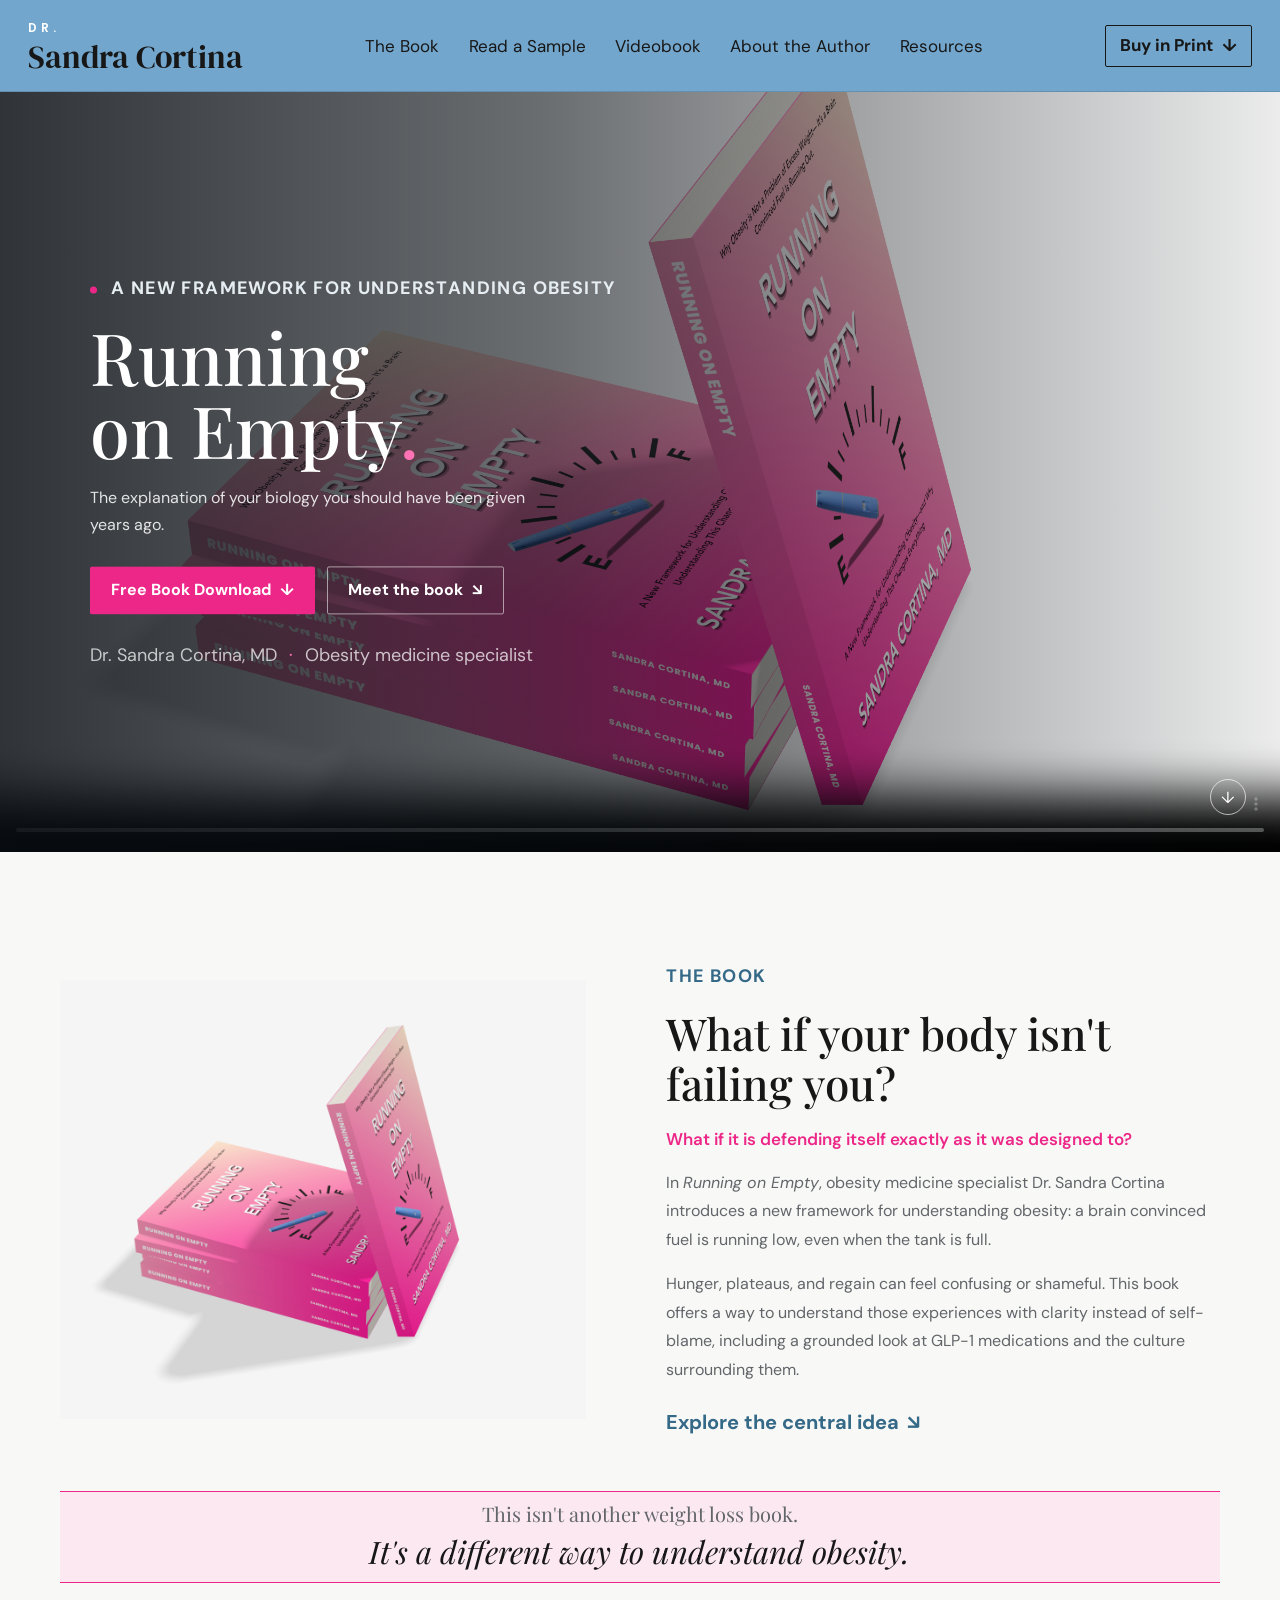
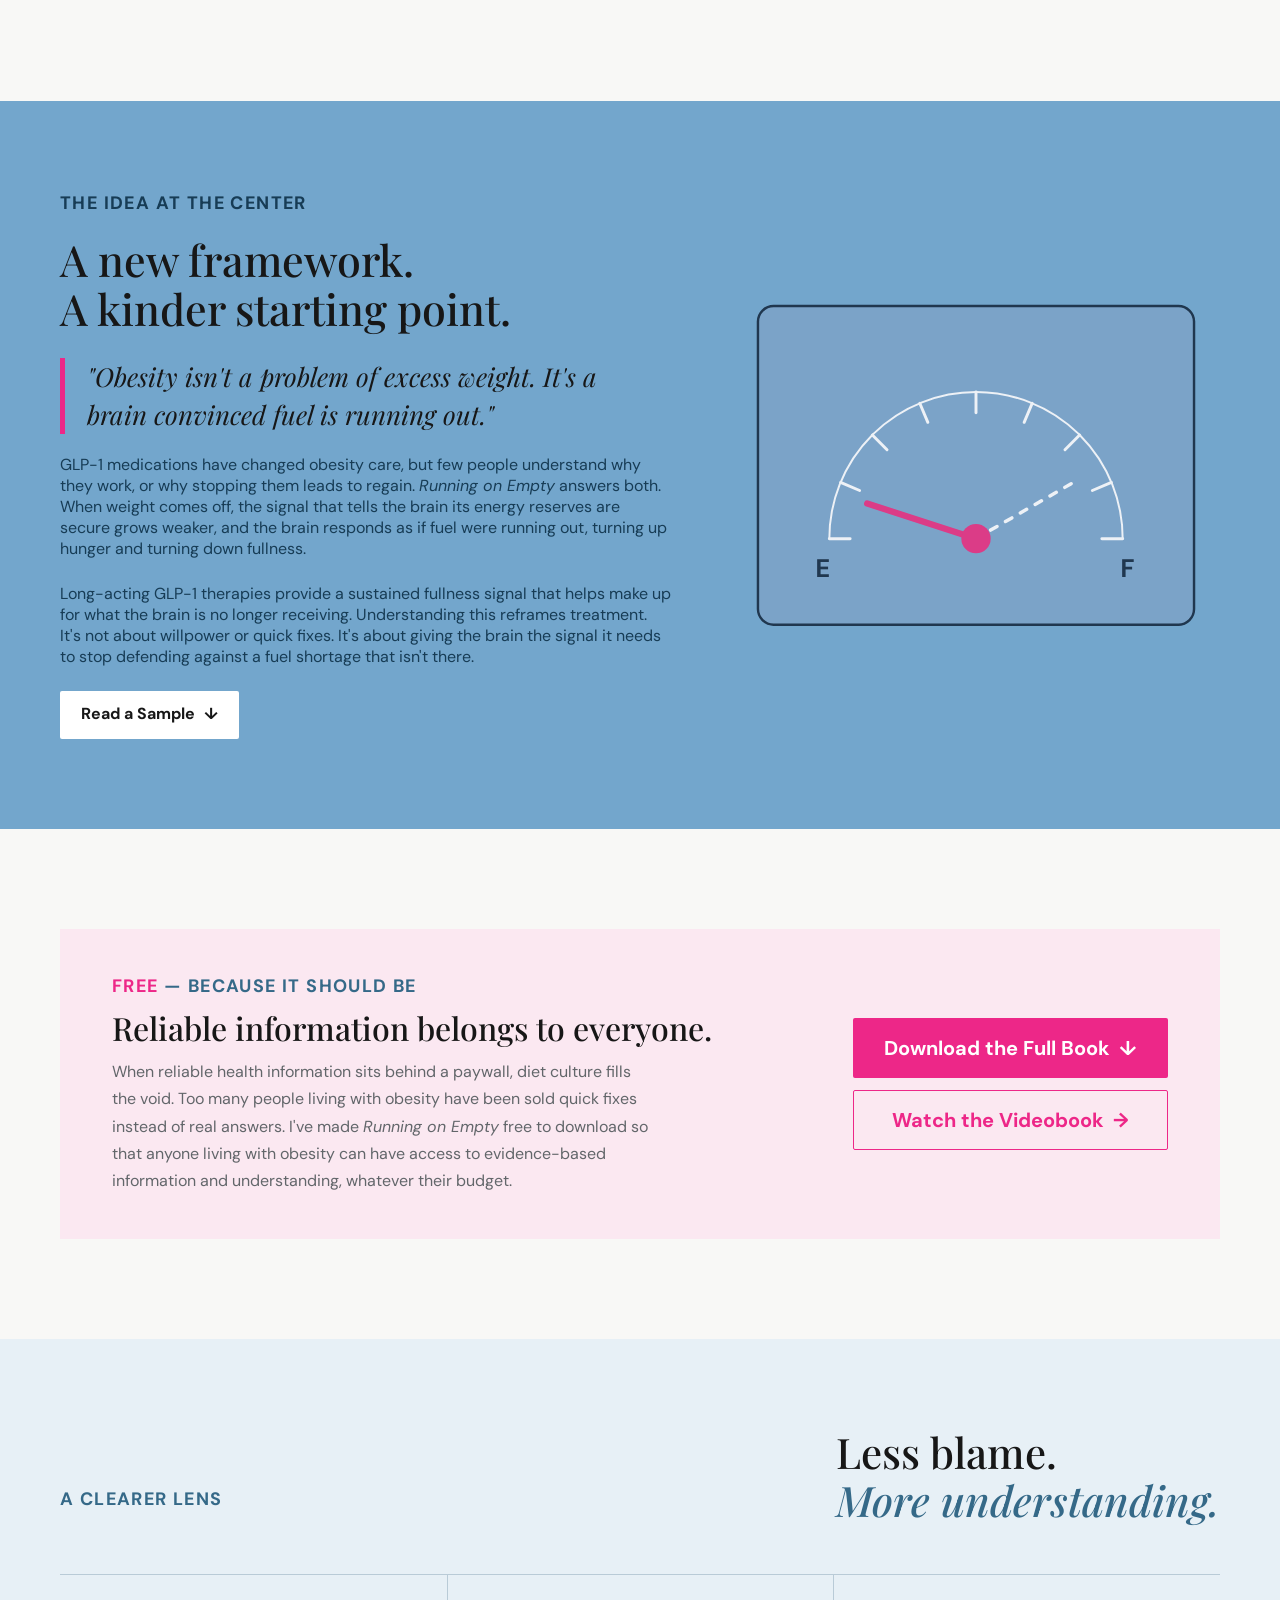
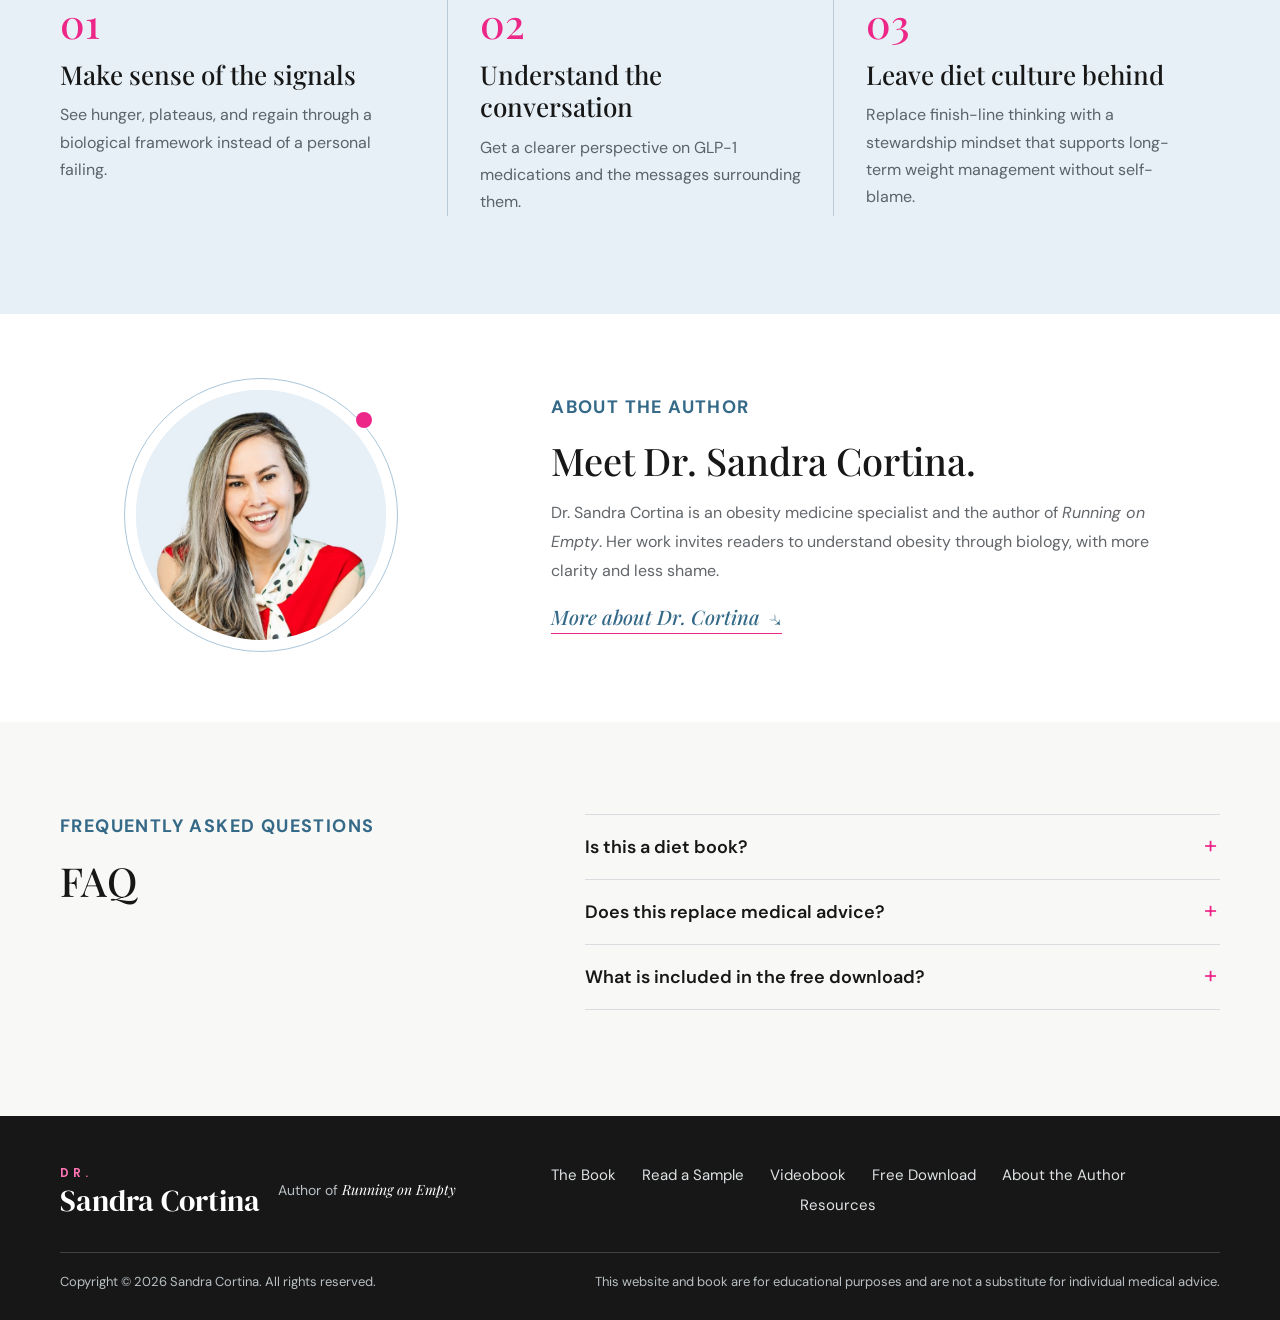
==== commit 39c74771: "Remove contact page" ====
--- a/index.html
+++ b/index.html
@@ -55,7 +55,6 @@
           <li><a href="videobook.html">Videobook</a></li>
           <li><a href="about.html">About the Author</a></li>
           <li><a href="resources.html">Resources</a></li>
-          <li><a href="contact.html">Contact</a></li>
         </ul>
       </nav>
       <details class="buy-menu">
@@ -404,7 +403,7 @@
       </section>
     </main>
 
-    <footer class="site-footer" id="contact">
+    <footer class="site-footer">
       <div class="footer-main">
         <a class="footer-identity" href="#top" aria-label="Back to top">
           <span class="wordmark wordmark-footer"
@@ -421,7 +420,6 @@
           <a href="#free-download">Free Download</a>
           <a href="about.html">About the Author</a>
           <a href="resources.html">Resources</a>
-          <a href="contact.html">Contact</a>
         </nav>
       </div>
 
--- a/styles.css
+++ b/styles.css
@@ -2149,325 +2149,7 @@
   }
 }
 
-/* Contact page */
-
-.visually-hidden {
-  position: absolute;
-  width: 1px;
-  height: 1px;
-  overflow: hidden;
-  clip: rect(0 0 0 0);
-  white-space: nowrap;
-}
-
-.contact-hero {
-  padding: 90px 0 150px;
-  background: var(--blue);
-}
-
-.contact-hero .eyebrow {
-  color: #173c55;
-}
-
-.contact-hero h1 {
-  margin: 0;
-  font-family: var(--serif);
-  font-size: 72px;
-  font-weight: 500;
-  line-height: 1.02;
-  animation: enter-mobile 650ms ease-out both;
-}
-
-.contact-hero h1 span {
-  color: white;
-}
-
-.contact-deck {
-  max-width: 560px;
-  margin: 22px 0 0;
-  color: #173c55;
-  font-size: 18px;
-  line-height: 1.7;
-}
-
-.contact-section {
-  margin-top: -90px;
-  padding-bottom: 110px;
-  display: grid;
-  grid-template-columns: minmax(0, 0.8fr) minmax(0, 1.2fr);
-  align-items: start;
-  gap: 64px;
-}
-
-.contact-aside {
-  padding-top: 130px;
-}
-
-.contact-topics {
-  margin: 0;
-  padding: 0;
-  list-style: none;
-  border-top: 1px solid var(--line);
-}
-
-.contact-topics li {
-  padding: 20px 0 20px 26px;
-  position: relative;
-  border-bottom: 1px solid var(--line);
-}
-
-.contact-topics li::before {
-  position: absolute;
-  top: 31px;
-  left: 2px;
-  width: 9px;
-  height: 9px;
-  border-radius: 50%;
-  background: var(--pink);
-  content: "";
-}
-
-.contact-topics h2 {
-  margin: 0 0 6px;
-  font-family: var(--serif);
-  font-size: 23px;
-  font-weight: 500;
-}
-
-.contact-topics p {
-  margin: 0;
-  color: var(--muted);
-  font-size: 15px;
-  line-height: 1.65;
-}
-
-.contact-note {
-  margin-top: 32px;
-  padding: 18px 20px;
-  border-left: 4px solid var(--pink);
-  background: var(--pink-soft);
-}
-
-.contact-note p {
-  margin: 0;
-  color: var(--muted);
-  font-size: 15px;
-  line-height: 1.65;
-}
-
-.contact-note .contact-note-title {
-  margin-bottom: 6px;
-  color: var(--ink);
-  font-weight: 700;
-}
-
-.contact-note a {
-  color: var(--blue-deep);
-  font-weight: 700;
-  text-decoration: underline;
-  text-underline-offset: 3px;
-}
-
-.contact-form {
-  position: relative;
-  padding: 48px;
-  display: grid;
-  gap: 22px;
-  border-top: 3px solid var(--pink);
-  background: white;
-  box-shadow: 0 24px 60px rgb(23 60 85 / 14%);
-}
-
-.form-heading h2 {
-  margin: 0;
-  font-family: var(--serif);
-  font-size: 36px;
-  font-weight: 500;
-}
-
-.form-heading p {
-  margin: 8px 0 0;
-  color: var(--muted);
-  font-size: 14px;
-}
-
-.form-heading span[aria-hidden],
-.form-field label span {
-  color: var(--pink);
-}
-
-.form-row {
-  display: grid;
-  grid-template-columns: 1fr 1fr;
-  gap: 22px;
-}
-
-.form-field {
-  display: grid;
-  gap: 8px;
-}
-
-.form-field label {
-  font-size: 15px;
-  font-weight: 600;
-}
-
-.form-field input,
-.form-field select,
-.form-field textarea {
-  width: 100%;
-  min-height: 50px;
-  padding: 12px 14px;
-  border: 1px solid #c9d0d4;
-  border-radius: 2px;
-  background: var(--paper);
-  color: var(--ink);
-  font-family: var(--sans);
-  font-size: 16px;
-  transition:
-    border-color 160ms ease,
-    background-color 160ms ease,
-    box-shadow 160ms ease;
-}
-
-.form-field textarea {
-  min-height: 170px;
-  resize: vertical;
-  line-height: 1.6;
-}
-
-.form-field select {
-  appearance: none;
-  padding-right: 40px;
-  background-image:
-    linear-gradient(45deg, transparent 50%, var(--pink) 50%),
-    linear-gradient(135deg, var(--pink) 50%, transparent 50%);
-  background-position:
-    calc(100% - 20px) 50%,
-    calc(100% - 14px) 50%;
-  background-size: 6px 6px;
-  background-repeat: no-repeat;
-}
-
-.form-field input:hover,
-.form-field select:hover,
-.form-field textarea:hover {
-  border-color: var(--blue);
-}
-
-.form-field input:focus,
-.form-field select:focus,
-.form-field textarea:focus {
-  border-color: var(--blue-deep);
-  outline: none;
-  background-color: white;
-  box-shadow: 0 0 0 3px rgb(115 166 204 / 30%);
-}
-
-.form-field [aria-invalid="true"] {
-  border-color: var(--pink);
-}
-
-.form-check {
-  display: flex;
-  align-items: flex-start;
-  gap: 12px;
-  color: var(--muted);
-  font-size: 15px;
-  line-height: 1.55;
-  cursor: pointer;
-}
-
-.form-check input {
-  width: 20px;
-  height: 20px;
-  margin: 1px 0 0;
-  flex: 0 0 auto;
-  accent-color: var(--pink);
-}
-
-.form-actions {
-  display: flex;
-  align-items: center;
-  flex-wrap: wrap;
-  gap: 18px;
-}
-
-.form-actions .button {
-  cursor: pointer;
-}
-
-.form-status {
-  margin: 0;
-  color: var(--blue-deep);
-  font-size: 15px;
-  font-weight: 600;
-}
-
-.form-status:empty {
-  display: none;
-}
-
-@media (max-width: 1050px) {
-  .contact-section {
-    gap: 40px;
-  }
-
-  .contact-form {
-    padding: 38px 32px;
-  }
-}
-
-@media (max-width: 720px) {
-  .contact-hero {
-    padding: 58px 0 62px;
-  }
-
-  .contact-hero h1 {
-    font-size: 50px;
-  }
-
-  .contact-deck {
-    font-size: 16px;
-  }
-
-  .contact-section {
-    width: calc(100% - 36px);
-    margin-top: 0;
-    padding-top: 0;
-    padding-bottom: 72px;
-    grid-template-columns: 1fr;
-    gap: 44px;
-  }
-
-  .contact-form {
-    order: -1;
-    margin-top: -32px;
-    padding: 30px 20px;
-  }
-
-  .contact-aside {
-    padding-top: 0;
-  }
-
-  .form-heading h2 {
-    font-size: 30px;
-  }
-
-  .form-row {
-    grid-template-columns: 1fr;
-  }
-
-  .form-actions .button {
-    width: 100%;
-  }
-}
-
-.contact-hero .section-wrap {
-  position: relative;
-}
-
-.contact-book {
+.book-cover-art {
   position: absolute;
   z-index: 3;
   right: 56px;
@@ -2482,19 +2164,19 @@
   transition: transform 260ms ease;
 }
 
-.contact-book:hover {
+.book-cover-art:hover {
   transform: rotate(0deg) translateY(-6px);
 }
 
 @media (max-width: 1050px) {
-  .contact-book {
+  .book-cover-art {
     width: 150px;
     right: 32px;
   }
 }
 
 @media (max-width: 720px) {
-  .contact-book {
+  .book-cover-art {
     position: static;
     width: 120px;
     margin-top: 26px;
